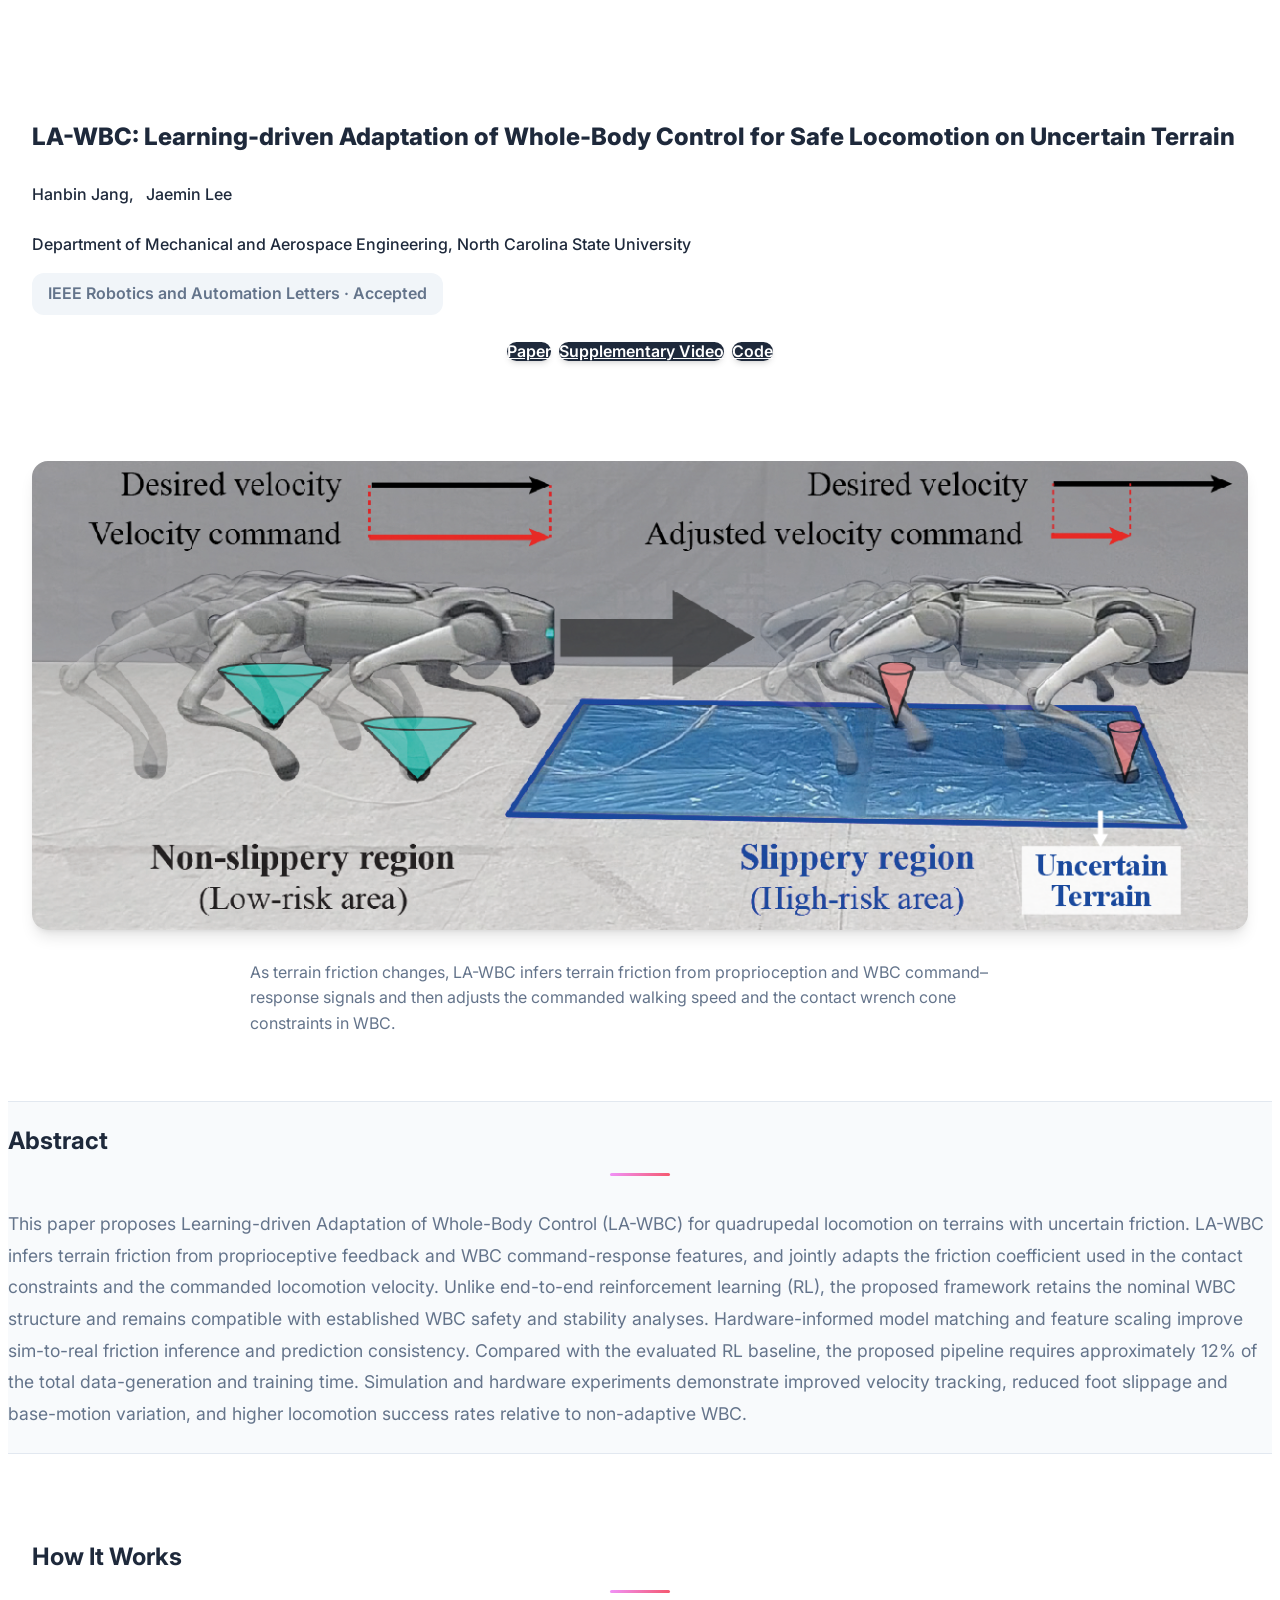
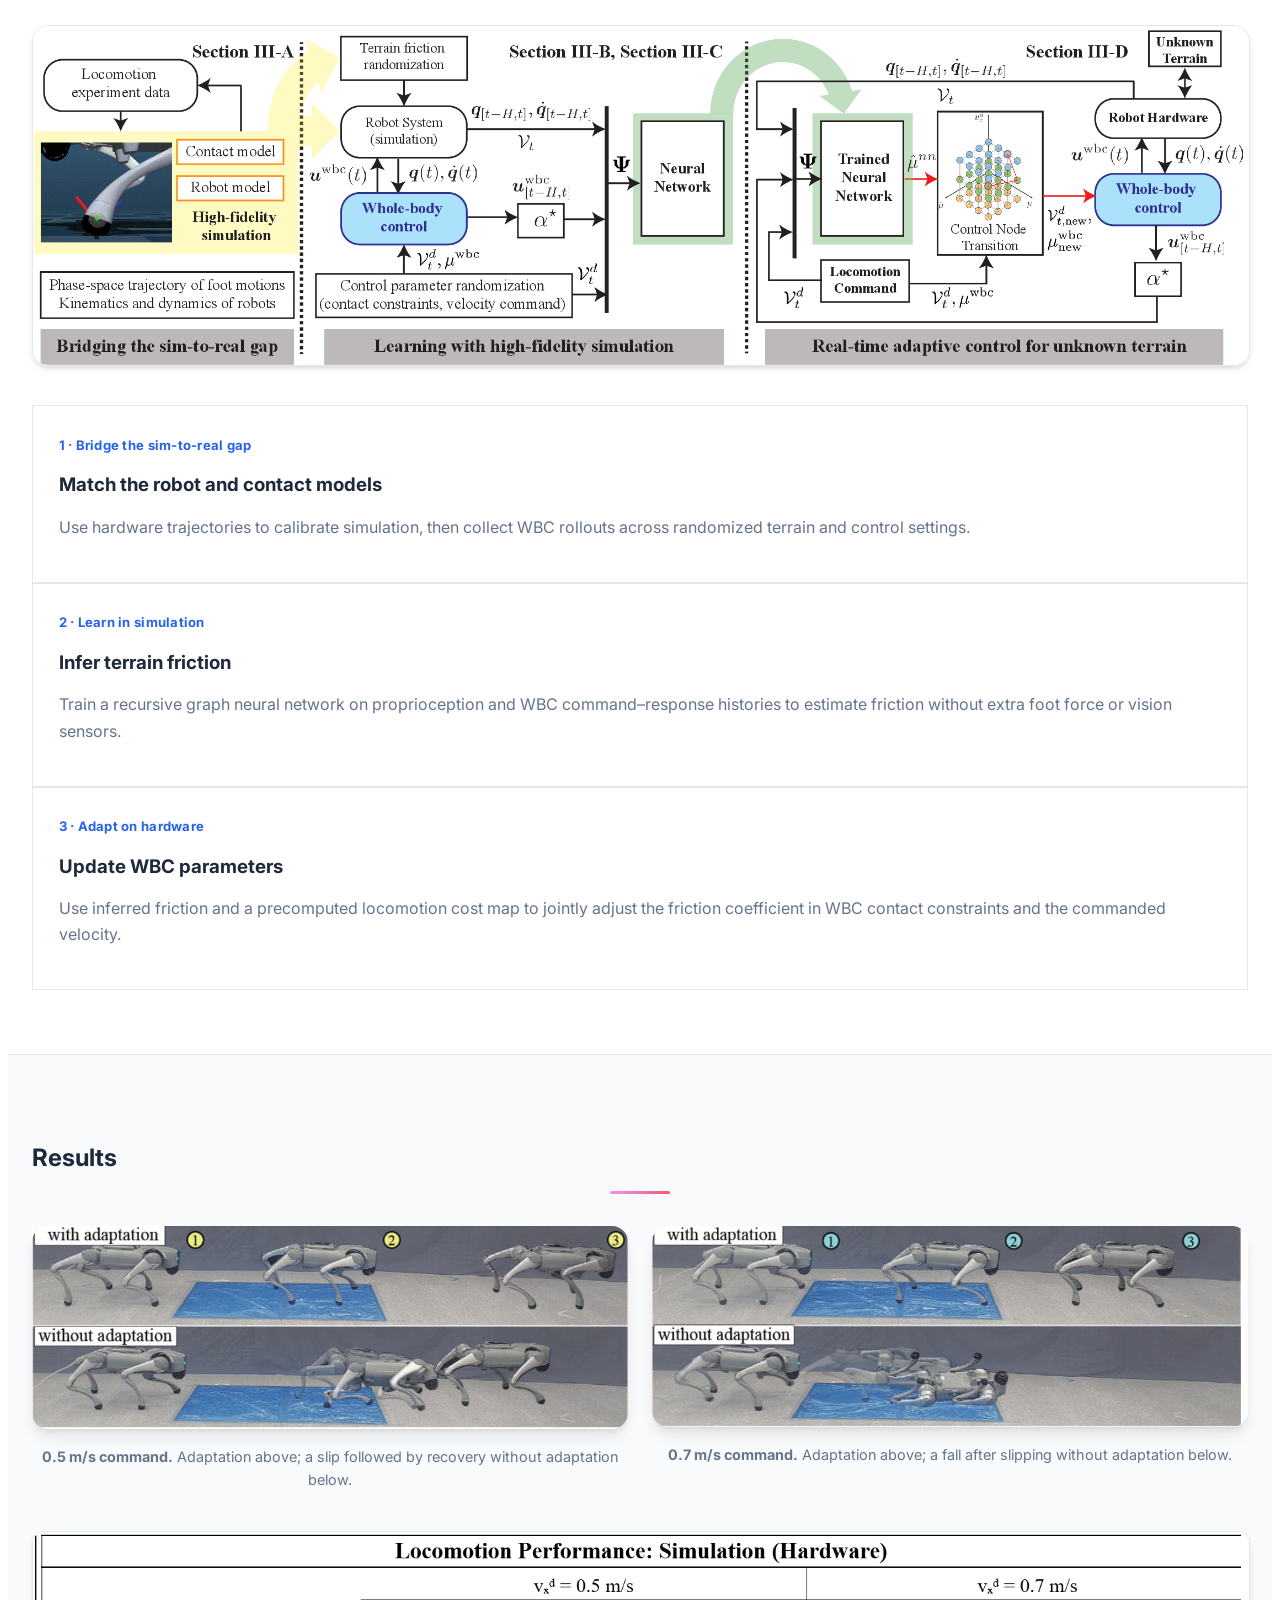
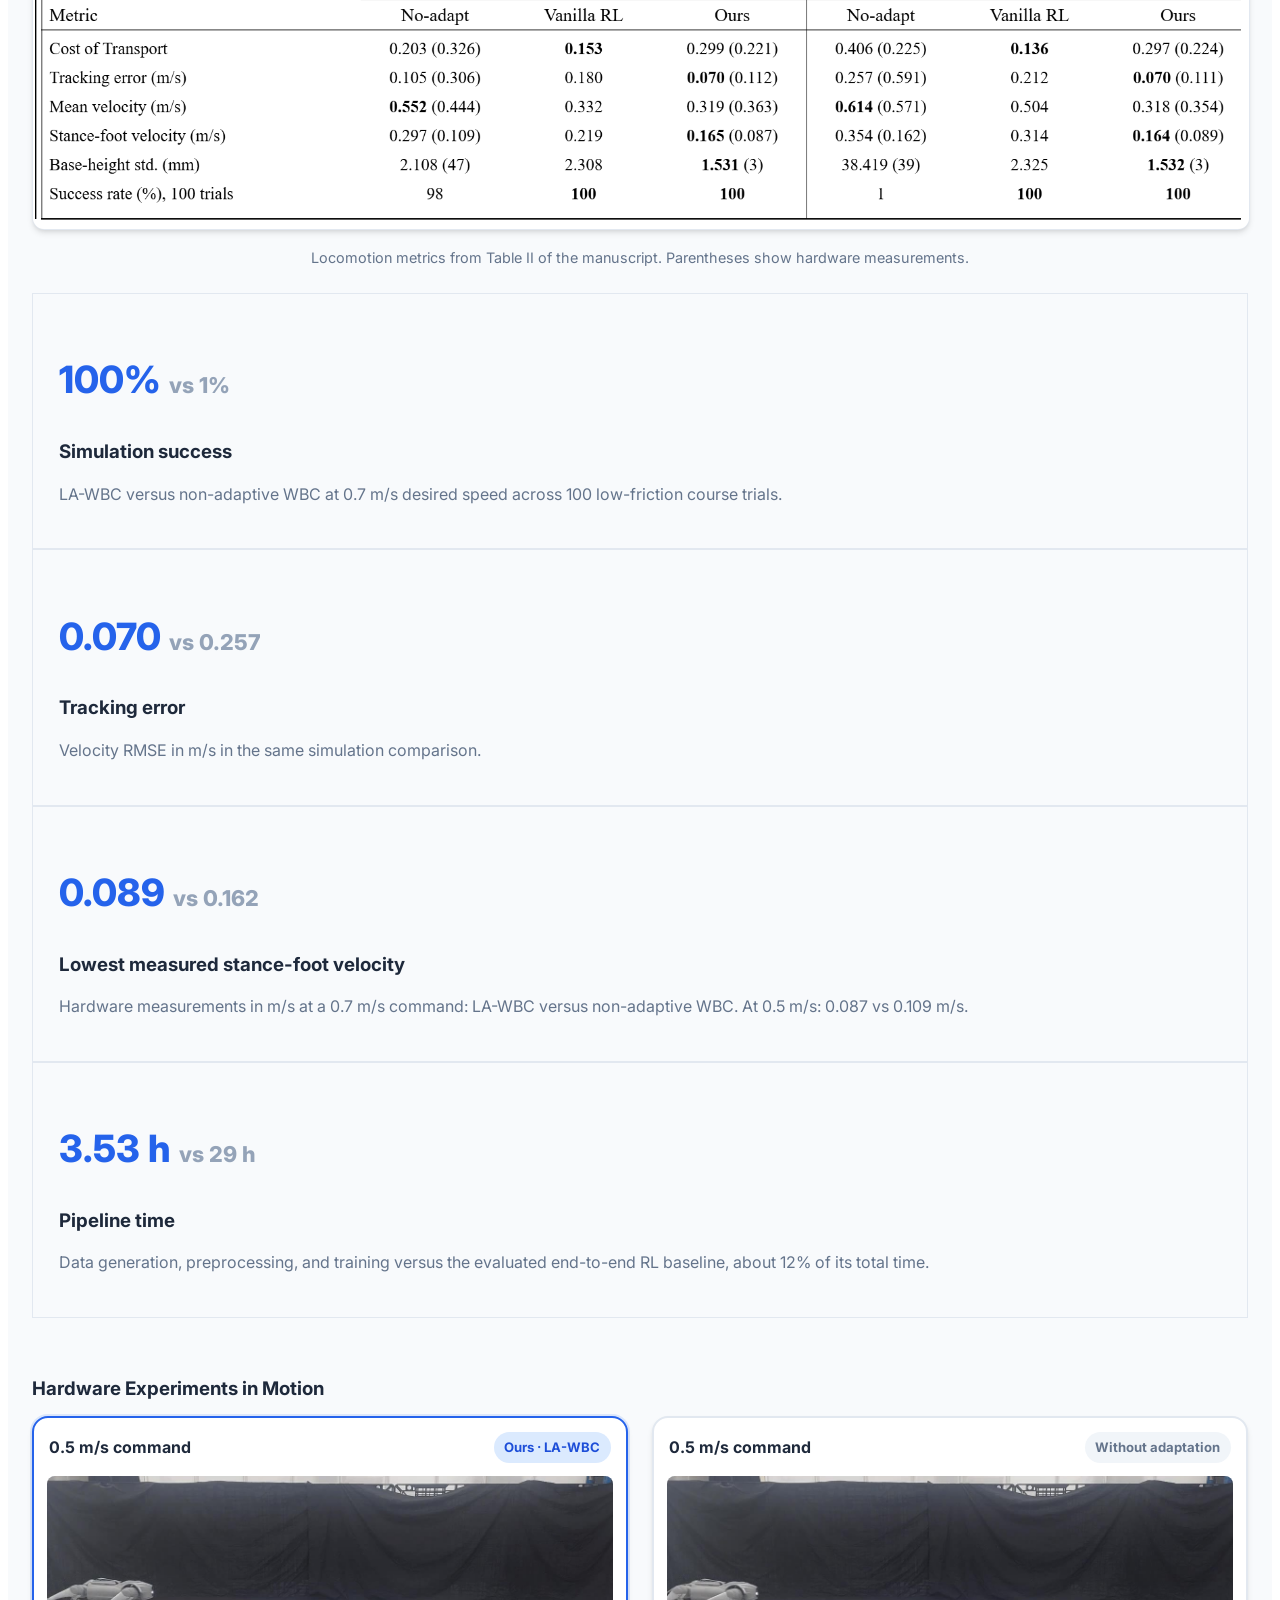
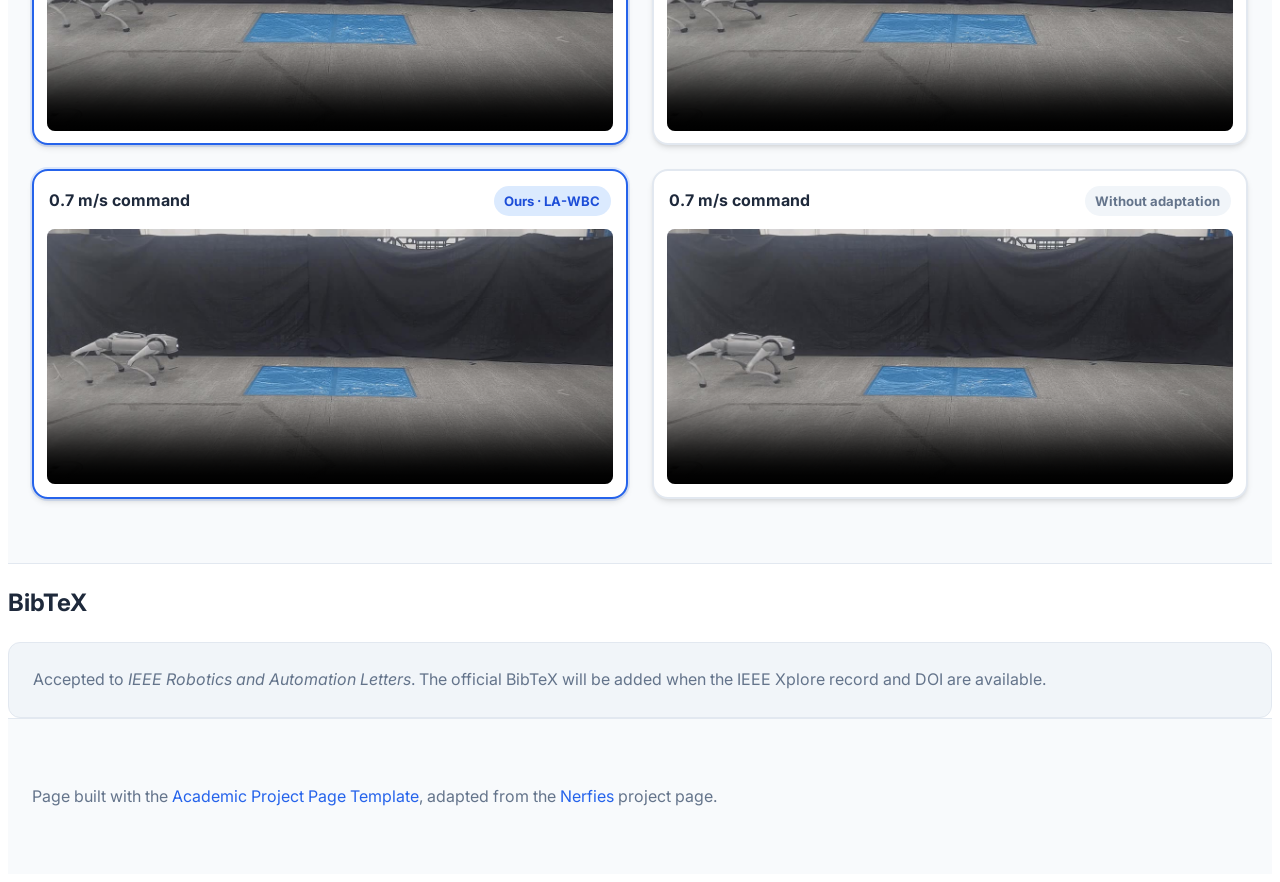
==== index.html @ e9bac89e "Update for camera-ready version" ====
<!DOCTYPE html>
<html lang="en">
<head>
  <meta charset="utf-8">
  <meta name="viewport" content="width=device-width, initial-scale=1">
  <meta name="title" content="LA-WBC: Learning-driven Adaptation of Whole-Body Control for Safe Locomotion on Uncertain Terrain">
  <meta name="description" content="LA-WBC estimates terrain friction from onboard signals and adapts whole-body control friction constraints and walking speed for quadrupedal locomotion on uncertain terrain.">
  <meta name="keywords" content="LA-WBC, whole-body control, quadruped locomotion, terrain friction, legged robots, adaptive control">
  <meta name="author" content="Hanbin Jang, Jaemin Lee">
  <meta property="og:type" content="article">
  <meta property="og:title" content="LA-WBC: Learning-driven Adaptation of Whole-Body Control">
  <meta property="og:description" content="Adaptive quadrupedal locomotion on uncertain terrain with friction inference and whole-body control.">
  <!-- Add og:url and an absolute og:image URL when the project URL is known. -->
  <meta name="citation_title" content="LA-WBC: Learning-driven Adaptation of Whole-Body Control for Safe Locomotion on Uncertain Terrain">
  <meta name="citation_author" content="Hanbin Jang">
  <meta name="citation_author" content="Jaemin Lee">
  <meta name="citation_journal_title" content="IEEE Robotics and Automation Letters">
  <!-- Add the DOI and publication date after the IEEE Xplore record is available. -->
  <meta name="theme-color" content="#2563eb">

  <title>LA-WBC: Learning-driven Adaptation of Whole-Body Control</title>
  <link rel="icon" type="image/svg+xml" href="static/images/favicon.svg">
  <link rel="preconnect" href="https://fonts.googleapis.com">
  <link rel="preconnect" href="https://fonts.gstatic.com" crossorigin>
  <link href="https://fonts.googleapis.com/css2?family=Inter:wght@400;500;600;700;800&display=swap" rel="stylesheet">
  <link rel="stylesheet" href="static/css/bulma.min.css">
  <link rel="stylesheet" href="static/css/fontawesome.all.min.css">
  <link rel="stylesheet" href="static/css/index.css">
  <script defer src="static/js/fontawesome.all.min.js"></script>
</head>
<body>
  <main id="main-content">
    <!-- Publication header: original template hero structure. -->
    <section class="hero publication-header">
      <div class="hero-body">
        <div class="container is-max-desktop">
          <div class="columns is-centered">
            <div class="column has-text-centered">
              <h1 class="title is-1 publication-title">LA-WBC: Learning-driven Adaptation of Whole-Body Control for Safe Locomotion on Uncertain Terrain</h1>
              <div class="is-size-5 publication-authors">
                <span class="author-block">Hanbin Jang,</span>
                <span class="author-block">Jaemin Lee</span>
              </div>
              <div class="is-size-5 publication-authors">
                <span class="author-block">Department of Mechanical and Aerospace Engineering, North Carolina State University</span><br>
                <span class="publication-venue">IEEE Robotics and Automation Letters · Accepted</span>
              </div>
              <div class="publication-links">
                <span class="link-block">
                  <a href="static/pdfs/camera_ready_MS.pdf" download class="external-link button is-normal is-rounded is-dark">
                    <span class="icon"><i class="fas fa-file-pdf"></i></span><span>Paper</span>
                  </a>
                </span>
                <span class="link-block">
                  <a href="static/videos/supp_video_revised.mp4" download class="external-link button is-normal is-rounded is-dark">
                    <span class="icon"><i class="fas fa-video"></i></span><span>Supplementary Video</span>
                  </a>
                </span>
                <span class="link-block">
                  <a href="code.html" class="external-link button is-normal is-rounded is-dark">
                    <span class="icon"><i class="fab fa-github"></i></span><span>Code</span>
                  </a>
                </span>
                <!-- arXiv button intentionally commented out; no arXiv posting is planned. -->
              </div>
            </div>
          </div>
        </div>
      </div>
    </section>

    <!-- Teaser block: original template structure, using the supplied project figure. -->
    <section class="hero teaser" aria-labelledby="teaser-title">
      <div class="container is-max-desktop">
        <div class="hero-body">
          <figure class="teaser-figure">
            <img src="static/images/hero.png" width="1270" height="490" alt="Quadruped crossing from non-slippery to slippery terrain while its velocity command is reduced">
            <figcaption id="teaser-title" class="subtitle has-text-centered">As terrain friction changes, LA-WBC infers terrain friction from proprioception and WBC command–response signals and then adjusts the commanded walking speed and the contact wrench cone constraints in WBC.</figcaption>
          </figure>
        </div>
      </div>
    </section>

    <!-- Paper abstract block from the original template. This is a project summary while the manuscript is being finalized. -->
    <section class="section hero is-light" aria-labelledby="summary-title">
      <div class="container is-max-desktop">
        <div class="columns is-centered has-text-centered">
          <div class="column is-four-fifths">
            <h2 class="title is-3" id="summary-title">Abstract</h2>
            <div class="content has-text-justified">
              <p>This paper proposes Learning-driven Adaptation of Whole-Body Control (LA-WBC) for quadrupedal locomotion on terrains with uncertain friction. LA-WBC infers terrain friction from proprioceptive feedback and WBC command-response features, and jointly adapts the friction coefficient used in the contact constraints and the commanded locomotion velocity. Unlike end-to-end reinforcement learning (RL), the proposed framework retains the nominal WBC structure and remains compatible with established WBC safety and stability analyses. Hardware-informed model matching and feature scaling improve sim-to-real friction inference and prediction consistency. Compared with the evaluated RL baseline, the proposed pipeline requires approximately 12% of the total data-generation and training time. Simulation and hardware experiments demonstrate improved velocity tracking, reduced foot slippage and base-motion variation, and higher locomotion success rates relative to non-adaptive WBC.</p>
            </div>
          </div>
        </div>
      </div>
    </section>

    <!-- Content block following the template's small-hero sections. -->
    <section class="hero is-small" aria-labelledby="method-title">
      <div class="hero-body">
        <div class="container is-widescreen">
          <h2 class="title is-3 has-text-centered" id="method-title">How It Works</h2>
          <figure class="framework-figure">
            <a href="static/images/framework.png" target="_blank" rel="noopener" aria-label="Open the LA-WBC framework diagram at full size">
              <img src="static/images/framework.png" width="2204" height="614" loading="lazy" alt="LA-WBC framework: hardware-informed model matching, simulation-based terrain-friction learning, and real-time parameter adaptation on the robot">
            </a>
          </figure>
          <div class="columns is-variable is-4 method-columns">
            <div class="column"><div class="box method-card"><span class="step-label">1 · Bridge the sim-to-real gap</span><h3 class="title is-5">Match the robot and contact models</h3><p>Use hardware trajectories to calibrate simulation, then collect WBC rollouts across randomized terrain and control settings.</p></div></div>
            <div class="column"><div class="box method-card"><span class="step-label">2 · Learn in simulation</span><h3 class="title is-5">Infer terrain friction</h3><p>Train a recursive graph neural network on proprioception and WBC command–response histories to estimate friction without extra foot force or vision sensors.</p></div></div>
            <div class="column"><div class="box method-card"><span class="step-label">3 · Adapt on hardware</span><h3 class="title is-5">Update WBC parameters</h3><p>Use inferred friction and a precomputed locomotion cost map to jointly adjust the friction coefficient in WBC contact constraints and the commanded velocity.</p></div></div>
          </div>
        </div>
      </div>
    </section>

    <!-- Results block in the template's alternating light-section style. -->
    <section class="hero is-small is-light" aria-labelledby="results-title">
      <div class="hero-body">
        <div class="container is-widescreen">
          <h2 class="title is-3 has-text-centered" id="results-title">Results</h2>
          <!-- <p class="has-text-centered results-intro">Reported comparisons on high- and low-friction planar terrain.</p> -->
          <div class="hardware-comparisons">
            <figure class="hardware-comparison">
              <img src="static/images/hardware_snapshots_05.png" width="918" height="313" loading="lazy" alt="Two-row hardware comparison at 0.5 meters per second: adapted locomotion above, non-adaptive locomotion with a slip and recovery below">
              <figcaption><strong>0.5 m/s command.</strong> Adaptation above; a slip followed by recovery without adaptation below.</figcaption>
            </figure>
            <figure class="hardware-comparison">
              <img src="static/images/hardware_snapshots_07.png" width="929" height="313" loading="lazy" alt="Two-row hardware comparison at 0.7 meters per second: adapted locomotion above, non-adaptive locomotion ending in a fall below">
              <figcaption><strong>0.7 m/s command.</strong> Adaptation above; a fall after slipping without adaptation below.</figcaption>
            </figure>
          </div>
          <figure class="locomotion-table">
            <a href="static/images/locomotion_metrics.png" target="_blank" rel="noopener" aria-label="Open the locomotion metrics table at full size">
              <img src="static/images/locomotion_metrics.png" width="1800" height="440" loading="lazy" alt="Locomotion performance table comparing non-adaptive WBC, Vanilla RL, and LA-WBC at commanded speeds of 0.5 and 0.7 meters per second. LA-WBC has the lowest stance-foot velocity in both simulation and hardware comparisons.">
            </a>
            <figcaption>Locomotion metrics from Table II of the manuscript. Parentheses show hardware measurements.</figcaption>
          </figure>
          <div class="columns is-multiline is-variable is-4 result-columns">
            <div class="column is-half-tablet is-one-quarter-widescreen"><div class="box result-card"><p class="result-number">100% <span>vs 1%</span></p><h3 class="title is-5">Simulation success</h3><p>LA-WBC versus non-adaptive WBC at 0.7 m/s desired speed across 100 low-friction course trials.</p></div></div>
            <div class="column is-half-tablet is-one-quarter-widescreen"><div class="box result-card"><p class="result-number">0.070 <span>vs 0.257</span></p><h3 class="title is-5">Tracking error</h3><p>Velocity RMSE in m/s in the same simulation comparison.</p></div></div>
            <div class="column is-half-tablet is-one-quarter-widescreen"><div class="box result-card"><p class="result-number">0.089 <span>vs 0.162</span></p><h3 class="title is-5">Lowest measured stance-foot velocity</h3><p>Hardware measurements in m/s at a 0.7 m/s command: LA-WBC versus non-adaptive WBC. At 0.5 m/s: 0.087 vs 0.109 m/s.</p></div></div>
            <div class="column is-half-tablet is-one-quarter-widescreen"><div class="box result-card"><p class="result-number">3.53 h <span>vs 29 h</span></p><h3 class="title is-5">Pipeline time</h3><p>Data generation, preprocessing, and training versus the evaluated end-to-end RL baseline, about 12% of its total time.</p></div></div>
          </div>
          
          <div class="experiment-section" aria-labelledby="experiment-title">
            <h3 class="title is-4 has-text-centered" id="experiment-title">Hardware Experiments in Motion</h3>
            <!-- <p class="has-text-centered experiment-intro">The robot crosses a low-friction mat at two commanded speeds. LA-WBC adapts its locomotion and stays upright; the comparison trials run without adaptation.</p> -->
            <div class="experiment-grid">
              <figure class="experiment-card experiment-card--ours">
                <div class="experiment-card-header"><span class="experiment-speed">0.5 m/s command</span><span class="experiment-method">Ours · LA-WBC</span></div>
                <video autoplay muted loop playsinline controls preload="metadata" poster="static/images/hardware_05_ours_poster.jpg" width="1200" height="540" aria-label="LA-WBC crosses the low-friction mat at a 0.5 meters per second command without falling">
                  <source src="static/videos/experiments/hardware_05_ours.mp4" type="video/mp4">
                  <a href="static/videos/experiments/hardware_05_ours.mp4">Watch the LA-WBC 0.5 m/s trial</a>
                </video>
                <!-- <figcaption>Adapts across the slippery mat and completes the crossing without falling.</figcaption> -->
              </figure>
              <figure class="experiment-card">
                <div class="experiment-card-header"><span class="experiment-speed">0.5 m/s command</span><span class="experiment-method">Without adaptation</span></div>
                <video autoplay muted loop playsinline controls preload="metadata" poster="static/images/hardware_05_no_adapt_poster.jpg" width="1200" height="540" aria-label="Non-adaptive WBC slips on the low-friction mat at a 0.5 meters per second command and then recovers">
                  <source src="static/videos/experiments/hardware_05_no_adapt.mp4" type="video/mp4">
                  <a href="static/videos/experiments/hardware_05_no_adapt.mp4">Watch the non-adaptive 0.5 m/s trial</a>
                </video>
                <!-- <figcaption>Slips on the mat, then recovers.</figcaption> -->
              </figure>
              <figure class="experiment-card experiment-card--ours">
                <div class="experiment-card-header"><span class="experiment-speed">0.7 m/s command</span><span class="experiment-method">Ours · LA-WBC</span></div>
                <video autoplay muted loop playsinline controls preload="metadata" poster="static/images/hardware_07_ours_poster.jpg" width="1200" height="540" aria-label="LA-WBC crosses the low-friction mat at a 0.7 meters per second command without falling">
                  <source src="static/videos/experiments/hardware_07_ours.mp4" type="video/mp4">
                  <a href="static/videos/experiments/hardware_07_ours.mp4">Watch the LA-WBC 0.7 m/s trial</a>
                </video>
                <!-- <figcaption>Maintains balance and traverses the slippery mat.</figcaption> -->
              </figure>
              <figure class="experiment-card">
                <div class="experiment-card-header"><span class="experiment-speed">0.7 m/s command</span><span class="experiment-method">Without adaptation</span></div>
                <video autoplay muted loop playsinline controls preload="metadata" poster="static/images/hardware_07_no_adapt_poster.jpg" width="1200" height="540" aria-label="Non-adaptive WBC slips and falls on the low-friction mat at a 0.7 meters per second command">
                  <source src="static/videos/experiments/hardware_07_no_adapt.mp4" type="video/mp4">
                  <a href="static/videos/experiments/hardware_07_no_adapt.mp4">Watch the non-adaptive 0.7 m/s trial</a>
                </video>
                <!-- <figcaption>Slips and falls on the mat.</figcaption> -->
              </figure>
            </div>
          </div>
        </div>
      </div>
    </section>

    <!-- Keep the original template's BibTeX section location and style until IEEE assigns publication details. -->
    <section class="section" id="BibTeX" aria-labelledby="bibtex-title">
      <div class="container is-max-desktop content">
        <h2 class="title has-text-centered" id="bibtex-title">BibTeX</h2>
        <div class="bibtex-pending has-text-centered">
          <p>Accepted to <em>IEEE Robotics and Automation Letters</em>. The official BibTeX will be added when the IEEE Xplore record and DOI are available.</p>
        </div>
      </div>
    </section>
  </main>

  <footer class="footer">
    <div class="container">
      <div class="columns is-centered">
        <div class="column is-8">
          <div class="content has-text-centered">
            <p>Page built with the <a href="https://github.com/eliahuhorwitz/Academic-project-page-template">Academic Project Page Template</a>, adapted from the <a href="https://nerfies.github.io/">Nerfies</a> project page.</p>
          </div>
        </div>
      </div>
    </div>
  </footer>
</body>
</html>
---- static/css/index.css ----
/* Modern CSS Variables for consistent theming */
:root {
  --primary-color: #2563eb;
  --primary-hover: #1d4ed8;
  --secondary-color: #64748b;
  --accent-color: #0ea5e9;
  --text-primary: #1e293b;
  --text-secondary: #64748b;
  --text-light: #94a3b8;
  --background-primary: #ffffff;
  --background-secondary: #f8fafc;
  --background-accent: #f1f5f9;
  --border-color: #e2e8f0;
  --shadow-sm: 0 1px 2px 0 rgb(0 0 0 / 0.05);
  --shadow-md: 0 4px 6px -1px rgb(0 0 0 / 0.1), 0 2px 4px -2px rgb(0 0 0 / 0.1);
  --shadow-lg: 0 10px 15px -3px rgb(0 0 0 / 0.1), 0 4px 6px -4px rgb(0 0 0 / 0.1);
  --shadow-xl: 0 20px 25px -5px rgb(0 0 0 / 0.1), 0 8px 10px -6px rgb(0 0 0 / 0.1);
  --gradient-primary: linear-gradient(135deg, #667eea 0%, #764ba2 100%);
  --gradient-accent: linear-gradient(135deg, #f093fb 0%, #f5576c 100%);
  --gradient-subtle: linear-gradient(135deg, #ffecd2 0%, #fcb69f 100%);
  --border-radius: 12px;
  --border-radius-lg: 16px;
  --transition: all 0.3s cubic-bezier(0.4, 0, 0.2, 1);
}

/* LA-WBC content within the original template layout. */
.hero-summary {
  max-width: 760px;
  margin: 1.5rem auto 1rem;
  color: var(--text-secondary);
  font-size: 1.08rem;
  line-height: 1.7;
}

.publication-links {
  display: flex;
  justify-content: center;
  flex-wrap: wrap;
  align-items: center;
}

.resource-note {
  margin: .75rem auto 0;
  color: var(--text-light);
  font-size: .84rem;
}

.teaser-figure { margin: 0; }
.teaser-figure img {
  width: 100%;
  height: auto;
  border-radius: var(--border-radius-lg);
  box-shadow: var(--shadow-lg);
}
.teaser-figure figcaption {
  max-width: 780px;
  margin: 1.4rem auto 0;
  color: var(--text-secondary);
  line-height: 1.6;
}

.method-columns, .result-columns { margin-top: 1.5rem; }
.method-card, .result-card { height: 100%; padding: 1.6rem; border: 1px solid var(--border-color); }
.method-card p, .result-card p:not(.result-number) { color: var(--text-secondary); line-height: 1.65; }
.method-card .title, .result-card .title { margin: 1rem 0 .8rem; line-height: 1.3; }
.step-label { color: var(--primary-color); font-weight: 700; font-size: .82rem; letter-spacing: .02em; }
.results-intro { color: var(--text-secondary); margin: -1rem auto 1rem; }
.result-number { color: var(--primary-color); font-weight: 800; font-size: clamp(1.75rem, 3vw, 2.35rem); line-height: 1.2; white-space: nowrap; }
.result-number span { color: var(--text-light); font-size: .58em; }
.results-footnote { max-width: 850px; margin: 1.5rem auto 0; color: var(--text-secondary); text-align: center; font-size: .9rem; }
.bibtex-pending { padding: 1.5rem; border-radius: var(--border-radius); background: var(--background-accent); border: 1px solid var(--border-color); }
.bibtex-pending p { margin: 0; color: var(--text-secondary); }

.framework-figure { margin: 0 auto 2rem; }
.framework-figure a { display: block; border-radius: var(--border-radius-lg); }
.framework-figure img { width: 100%; height: auto; border-radius: var(--border-radius-lg); border: 1px solid var(--border-color); box-shadow: var(--shadow-md); }
.framework-figure figcaption, .hardware-comparison figcaption, .locomotion-table figcaption { max-width: 850px; margin: 1rem auto 0; text-align: center; color: var(--text-secondary); font-size: .9rem; line-height: 1.6; }

.hardware-comparisons { display: grid; grid-template-columns: repeat(2, minmax(0, 1fr)); gap: 1.5rem; margin: 1.75rem auto 2.5rem; }
.hardware-comparison { min-width: 0; margin: 0; }
.hardware-comparison img { display: block; width: 100%; height: auto; border-radius: var(--border-radius-lg); box-shadow: var(--shadow-lg); }
.hardware-comparison figcaption { padding: 0 .25rem; }
.locomotion-table { margin: 2rem auto 1.5rem; }
.locomotion-table img { display: block; width: 100%; height: auto; background: #fff; border: 1px solid var(--border-color); border-radius: var(--border-radius); box-shadow: var(--shadow-md); }

.experiment-section { margin-top: 3.5rem; }
.experiment-section .title { margin-bottom: .75rem; }
.experiment-intro { max-width: 760px; margin: 0 auto 1.75rem; color: var(--text-secondary); line-height: 1.6; }
.experiment-grid { display: grid; grid-template-columns: repeat(2, minmax(0, 1fr)); gap: 1.5rem; }
.experiment-card { min-width: 0; margin: 0; padding: .8rem; background: #fff; border: 2px solid var(--border-color); border-radius: var(--border-radius-lg); box-shadow: var(--shadow-md); }
.experiment-card--ours { border-color: var(--primary-color); box-shadow: 0 0 0 2px rgb(37 99 235 / 0.13), var(--shadow-md); }
.experiment-card-header { display: flex; justify-content: space-between; align-items: center; flex-wrap: wrap; gap: .5rem; margin: .1rem .15rem .8rem; }
.experiment-speed { color: var(--text-primary); font-weight: 700; }
.experiment-method { padding: .3rem .65rem; color: var(--text-secondary); background: var(--background-accent); border-radius: 999px; font-size: .82rem; font-weight: 700; }
.experiment-card--ours .experiment-method { color: var(--primary-hover); background: #dbeafe; }
.experiment-card video { display: block; width: 100%; height: auto; aspect-ratio: 20 / 9; background: #e2e8f0; border-radius: .5rem; }
.experiment-card figcaption { min-height: 2.8rem; margin: .75rem .15rem .1rem; color: var(--text-secondary); font-size: .9rem; line-height: 1.5; }

/* Smooth scrolling for better UX */
html {
  scroll-behavior: smooth;
}

body {
  font-family: 'Inter', 'Segoe UI', -apple-system, BlinkMacSystemFont, sans-serif;
  color: var(--text-primary);
  line-height: 1.6;
  font-size: 16px;
  background-color: var(--background-primary);
  -webkit-font-smoothing: antialiased;
  -moz-osx-font-smoothing: grayscale;
}


/* Modern Button Styles */
.button {
  border-radius: var(--border-radius) !important;
  font-weight: 600 !important;
  transition: var(--transition) !important;
  border: 2px solid transparent !important;
  position: relative;
  overflow: hidden;
}

.button.is-dark {
  background: var(--text-primary) !important;
  border: none !important;
  color: white !important;
  box-shadow: var(--shadow-md);
}

.button.is-dark:hover {
  transform: translateY(-2px);
  box-shadow: var(--shadow-lg);
  background: var(--primary-color) !important;
}

.button.is-dark:active {
  transform: translateY(0);
  box-shadow: var(--shadow-md);
}

.footer .icon-link {
    font-size: 25px;
    color: var(--text-secondary);
    transition: var(--transition);
}

.footer .icon-link:hover {
    color: var(--primary-color);
    transform: translateY(-2px);
}

.link-block a {
    margin: 8px 4px;
}

.dnerf {
  font-variant: small-caps;
}


/* Hero Section Modernization */
.hero {
  position: relative;
  overflow: hidden;
}

.hero.is-light {
  background: var(--background-secondary);
  border-top: 1px solid var(--border-color);
  border-bottom: 1px solid var(--border-color);
}

.hero-body {
  padding: 4rem 1.5rem;
}

.teaser .hero-body {
  padding-top: 2rem;
  padding-bottom: 4rem;
}

.teaser {
  font-family: 'Inter', sans-serif;
}


/* Publication Content Styling */
.publication-title {
    font-family: 'Inter', sans-serif !important;
    font-weight: 800 !important;
    color: var(--text-primary) !important;
    margin-bottom: 2rem !important;
    line-height: 1.1 !important;
}

.publication-banner {
  max-height: 70vh;
  border-radius: var(--border-radius-lg);
  overflow: hidden;
  box-shadow: var(--shadow-xl);
  margin: 2rem 0;
}

.publication-banner video {
  position: relative;
  left: auto;
  top: auto;
  transform: none;
  object-fit: cover;
  width: 100%;
  height: 100%;
  border-radius: var(--border-radius-lg);
}

.publication-header .hero-body {
  padding: 6rem 1.5rem 4rem;
}

.publication-authors {
    font-family: 'Inter', sans-serif !important;
    font-weight: 500;
    margin-bottom: 1.5rem;
}

.publication-venue {
    color: var(--text-secondary);
    width: fit-content;
    font-weight: 600;
    background: var(--background-accent);
    padding: 0.5rem 1rem;
    border-radius: var(--border-radius);
    margin-top: 1rem;
    display: inline-block;
}

.publication-awards {
    color: #ef4444;
    width: fit-content;
    font-weight: 700;
    background: linear-gradient(135deg, #fef2f2, #fee2e2);
    padding: 0.5rem 1rem;
    border-radius: var(--border-radius);
    border-left: 4px solid #ef4444;
    margin-top: 1rem;
}

.publication-authors a {
   color: var(--primary-color) !important;
   text-decoration: none;
   font-weight: 600;
   transition: var(--transition);
   position: relative;
}

.publication-authors a::after {
    content: '';
    position: absolute;
    width: 0;
    height: 2px;
    bottom: -2px;
    left: 0;
    background: var(--gradient-accent);
    transition: var(--transition);
}

.publication-authors a:hover::after {
    width: 100%;
}

.publication-authors a:hover {
    color: var(--primary-hover) !important;
}

.author-block {
  display: inline-block;
  margin-right: 0.5rem;
}

.publication-banner img {
  border-radius: var(--border-radius-lg);
  box-shadow: var(--shadow-lg);
  transition: var(--transition);
}

.publication-banner img:hover {
  transform: scale(1.02);
  box-shadow: var(--shadow-xl);
}

/* Modern Video and Carousel Styling */
.publication-video {
    position: relative;
    width: 100%;
    height: 0;
    padding-bottom: 56.25%;
    overflow: hidden;
    border-radius: var(--border-radius-lg) !important;
    box-shadow: var(--shadow-xl);
    transition: var(--transition);
}

.publication-video:hover {
    transform: translateY(-4px);
    box-shadow: var(--shadow-xl);
}

.publication-video iframe {
    position: absolute;
    top: 0;
    left: 0;
    width: 100%;
    height: 100%;
    border-radius: var(--border-radius-lg);
}

.publication-body img {
  border-radius: var(--border-radius);
  box-shadow: var(--shadow-md);
  transition: var(--transition);
}

.publication-body img:hover {
  transform: translateY(-2px);
  box-shadow: var(--shadow-lg);
}

.results-carousel {
  overflow: hidden;
  padding: 1rem 0;
}

.results-carousel .item {
  margin: 1rem;
  overflow: hidden;
  padding: 1.5rem;
  font-size: 0;
  background: var(--background-primary);
  border-radius: var(--border-radius-lg);
  box-shadow: var(--shadow-md);
  transition: var(--transition);
  border: 1px solid var(--border-color);
}

.results-carousel .item:hover {
  transform: translateY(-4px);
  box-shadow: var(--shadow-lg);
}

.results-carousel .item img,
.results-carousel video {
  margin: 0;
  border-radius: var(--border-radius);
  width: 100%;
  height: auto;
}

.results-carousel .subtitle {
  font-size: 1rem !important;
  color: var(--text-secondary);
  margin-top: 1rem;
  font-weight: 500;
}

/* Pagination and Misc Improvements */
.slider-pagination .slider-page {
  background: var(--primary-color);
  border-radius: 50%;
  transition: var(--transition);
}

.slider-pagination .slider-page.is-active {
  background: var(--primary-hover);
  transform: scale(1.2);
}

.eql-cntrb { 
  font-size: 0.875rem;
  color: var(--text-light);
  font-style: italic;
}

/* Section Titles */
.title.is-3 {
  font-family: 'Inter', sans-serif !important;
  font-weight: 700 !important;
  color: var(--text-primary);
  margin-bottom: 2rem !important;
  position: relative;
  padding-bottom: 1rem;
}

.title.is-3::after {
  content: '';
  position: absolute;
  bottom: 0;
  left: 50%;
  transform: translateX(-50%);
  width: 60px;
  height: 3px;
  background: var(--gradient-accent);
  border-radius: 2px;
}

/* Content Improvements */
.content.has-text-justified {
  font-size: 1.1rem;
  line-height: 1.8;
  color: var(--text-secondary);
}

.content.has-text-justified p {
  margin-bottom: 1.5rem;
}

/* Footer Improvements */
.footer {
  background: var(--background-secondary);
  border-top: 1px solid var(--border-color);
  padding: 3rem 1.5rem;
}

.footer .content {
  color: var(--text-secondary);
  line-height: 1.7;
}

.footer a {
  color: var(--primary-color);
  text-decoration: none;
  transition: var(--transition);
}

.footer a:hover {
  color: var(--primary-hover);
  text-decoration: underline;
}

/* BibTeX Styling */
pre {
  background: var(--background-accent) !important;
  border: 1px solid var(--border-color) !important;
  border-radius: var(--border-radius) !important;
  padding: 1.5rem !important;
  font-size: 0.9rem !important;
  overflow-x: auto;
  box-shadow: var(--shadow-sm);
}

code {
  background: var(--background-accent) !important;
  color: var(--text-primary) !important;
  font-family: 'SF Mono', 'Monaco', 'Cascadia Code', 'Roboto Mono', monospace !important;
}

/* BibTeX Section Improvements */
.bibtex-header {
  display: flex;
  justify-content: space-between;
  align-items: center;
  margin-bottom: 1rem;
}

.copy-bibtex-btn {
  background: var(--primary-color);
  color: white;
  border: none;
  border-radius: var(--border-radius);
  padding: 0.75rem 1rem;
  font-size: 0.9rem;
  font-weight: 600;
  cursor: pointer;
  transition: var(--transition);
  display: inline-flex;
  align-items: center;
  gap: 0.5rem;
}

.copy-bibtex-btn:hover {
  background: var(--primary-hover);
  transform: translateY(-2px);
  box-shadow: var(--shadow-md);
}

.copy-bibtex-btn.copied {
  background: #10b981;
}

.copy-bibtex-btn.copied .copy-text::after {
  content: "ied!";
}

/* Scroll to Top Button */
.scroll-to-top {
  position: fixed;
  bottom: 2rem;
  right: 2rem;
  width: 50px;
  height: 50px;
  background: var(--primary-color);
  color: white;
  border: none;
  border-radius: 50%;
  cursor: pointer;
  opacity: 0;
  visibility: hidden;
  transition: var(--transition);
  z-index: 999;
  display: flex;
  align-items: center;
  justify-content: center;
  font-size: 1.2rem;
  box-shadow: var(--shadow-lg);
}

.scroll-to-top:hover {
  background: var(--primary-hover);
  transform: translateY(-3px);
  box-shadow: var(--shadow-xl);
}

.scroll-to-top.visible {
  opacity: 1;
  visibility: visible;
}


/* More Works Dropdown */
.more-works-container {
  position: fixed;
  top: 2rem;
  right: 2rem;
  z-index: 1000;
}

.more-works-btn {
  background: var(--background-primary);
  color: var(--text-primary);
  border: 2px solid var(--border-color);
  border-radius: var(--border-radius-lg);
  padding: 0.75rem 1.25rem;
  font-weight: 600;
  font-size: 0.9rem;
  box-shadow: var(--shadow-md);
  transition: var(--transition);
  cursor: pointer;
  text-decoration: none;
  display: inline-flex;
  align-items: center;
  gap: 0.5rem;
  font-family: 'Inter', sans-serif;
}

.more-works-btn:hover {
  transform: translateY(-2px);
  box-shadow: var(--shadow-lg);
  background: var(--background-secondary);
  border-color: var(--primary-color);
}

.more-works-btn .dropdown-arrow {
  transition: var(--transition);
  font-size: 0.8rem;
}

.more-works-btn.active .dropdown-arrow {
  transform: rotate(180deg);
}

.more-works-dropdown {
  position: absolute;
  top: calc(100% + 0.5rem);
  right: 0;
  width: 400px;
  max-width: 90vw;
  background: var(--background-primary);
  border: 1px solid var(--border-color);
  border-radius: var(--border-radius-lg);
  box-shadow: var(--shadow-xl);
  opacity: 0;
  visibility: hidden;
  transform: translateY(-10px);
  transition: var(--transition);
  max-height: 70vh;
  overflow-y: auto;
}

.more-works-dropdown.show {
  opacity: 1;
  visibility: visible;
  transform: translateY(0);
}

.dropdown-header {
  display: flex;
  justify-content: space-between;
  align-items: center;
  padding: 1.5rem 1.5rem 1rem;
  border-bottom: 1px solid var(--border-color);
}

.dropdown-header h4 {
  margin: 0;
  font-size: 1.1rem;
  font-weight: 700;
  color: var(--text-primary);
}

.close-btn {
  background: none;
  border: none;
  color: var(--text-secondary);
  cursor: pointer;
  padding: 0.5rem;
  border-radius: var(--border-radius);
  transition: var(--transition);
}

.close-btn:hover {
  background: var(--background-accent);
  color: var(--text-primary);
}

.works-list {
  padding: 1rem;
}

.work-item {
  display: flex;
  align-items: flex-start;
  justify-content: space-between;
  padding: 1rem;
  border-radius: var(--border-radius);
  text-decoration: none;
  color: inherit;
  transition: var(--transition);
  margin-bottom: 0.5rem;
}

.work-item:hover {
  background: var(--background-accent);
  transform: translateX(4px);
}

.work-info h5 {
  margin: 0 0 0.5rem 0;
  font-size: 1rem;
  font-weight: 500;
  color: var(--text-primary);
}

.work-info p {
  margin: 0 0 0.5rem 0;
  font-size: 0.9rem;
  color: var(--text-secondary);
  line-height: 1.4;
}

.work-venue {
  font-size: 0.8rem;
  color: var(--text-light);
  font-style: italic;
}

.work-item .fas {
  color: var(--text-light);
  font-size: 0.9rem;
  margin-top: 0.2rem;
  flex-shrink: 0;
}


/* Mobile Responsive Improvements */
@media screen and (max-width: 768px) {
  .hardware-comparisons { grid-template-columns: 1fr; }
  .experiment-grid { grid-template-columns: 1fr; }
  .hero-body {
    padding: 2rem 1rem;
  }
  
  .publication-header .hero-body {
    padding: 3rem 1rem 2rem;
  }
  
  .publication-title {
    font-size: 2.5rem !important;
    line-height: 1.2 !important;
    margin-bottom: 1.5rem !important;
  }
  
  .publication-authors {
    font-size: 1rem !important;
  }
  
  .button {
    margin: 0.25rem !important;
    font-size: 0.875rem !important;
    padding: 0.75rem 1rem !important;
  }
  
  .more-works-container {
    bottom: 2rem;
    right: 1rem;
    top: auto;
  }
  
  .more-works-btn {
    padding: 0.6rem 1rem;
    font-size: 0.8rem;
  }
  
  .more-works-dropdown {
    width: calc(100vw - 2rem);
    right: -1rem;
    bottom: calc(100% + 0.5rem);
    top: auto;
  }
  
  .results-carousel .item {
    margin: 0.5rem;
    padding: 1rem;
  }
  
  .teaser .hero-body {
    padding: 1rem;
  }
  
  .content.has-text-justified {
    font-size: 1rem;
  }
}

@media screen and (max-width: 480px) {
  .publication-title {
    font-size: 2rem !important;
  }
  
  .hero-body {
    padding: 1.5rem 0.75rem;
  }
  
  .more-works-container {
    position: fixed;
    bottom: 2rem;
    right: 1rem;
    z-index: 1000;
  }
  
  .more-works-btn {
    padding: 0.5rem 0.75rem;
    font-size: 0.75rem;
  }
  
  .more-works-dropdown {
    position: absolute;
    bottom: calc(100% + 0.5rem);
    right: 0;
    width: calc(100vw - 2rem);
    max-width: 90vw;
  }
  
  .link-block {
    display: block;
    margin-bottom: 0.5rem;
  }
  
  .button {
    width: 100%;
    justify-content: center;
  }
}

/* Tablet Responsive */
@media screen and (min-width: 769px) and (max-width: 1024px) {
  .hero-body {
    padding: 3rem 2rem;
  }
  
  .publication-header .hero-body {
    padding: 4rem 2rem 3rem;
  }
}

/* Animation for page load */
@keyframes fadeInUp {
  from {
    opacity: 0;
    transform: translateY(30px);
  }
  to {
    opacity: 1;
    transform: translateY(0);
  }
}

.hero, .section {
  animation: fadeInUp 0.6s ease-out;
}

/* Improved focus states for accessibility */
.button:focus,
.related-works-btn:focus,
a:focus {
  outline: 2px solid var(--primary-color);
  outline-offset: 2px;
}


/* Print styles */
@media print {
  .more-works-container {
    display: none;
  }
  
  .hero, .section {
    animation: none;
  }
  
  .button {
    background: transparent !important;
    color: var(--text-primary) !important;
    box-shadow: none !important;
  }
}
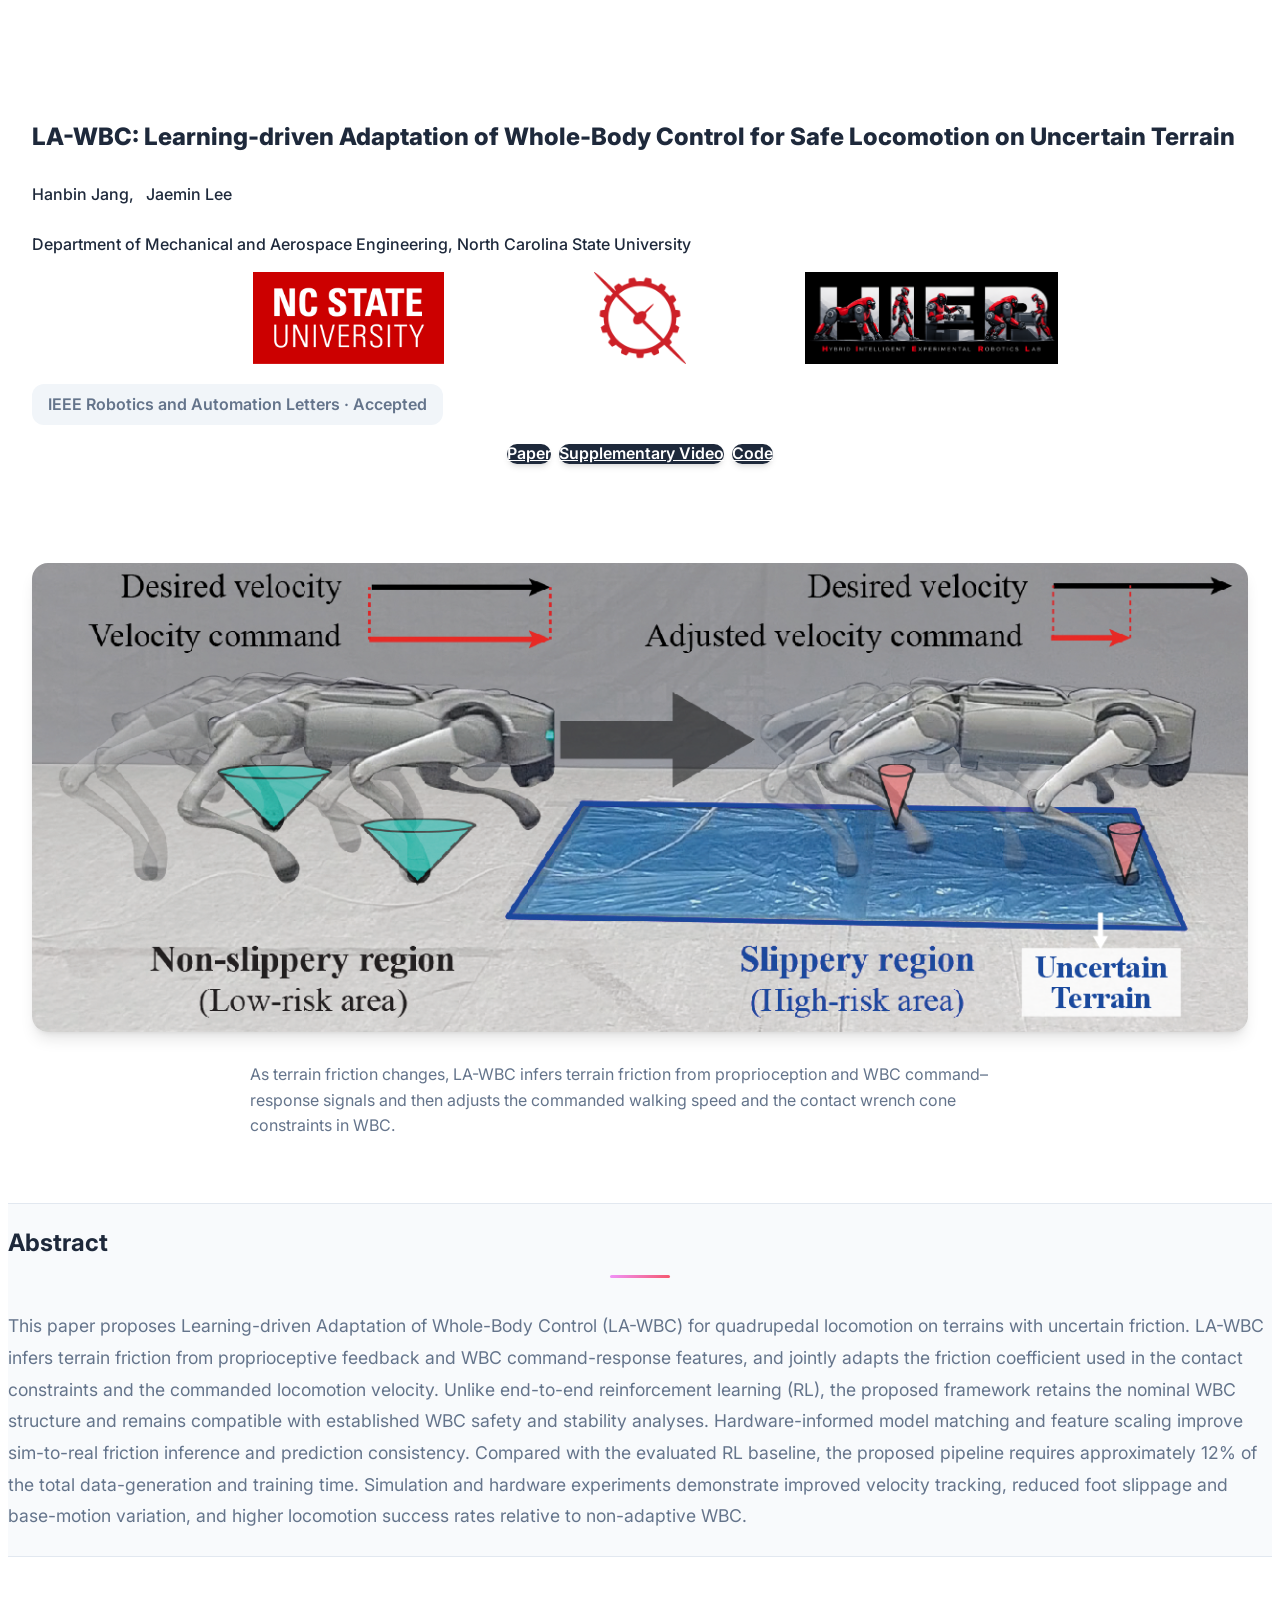
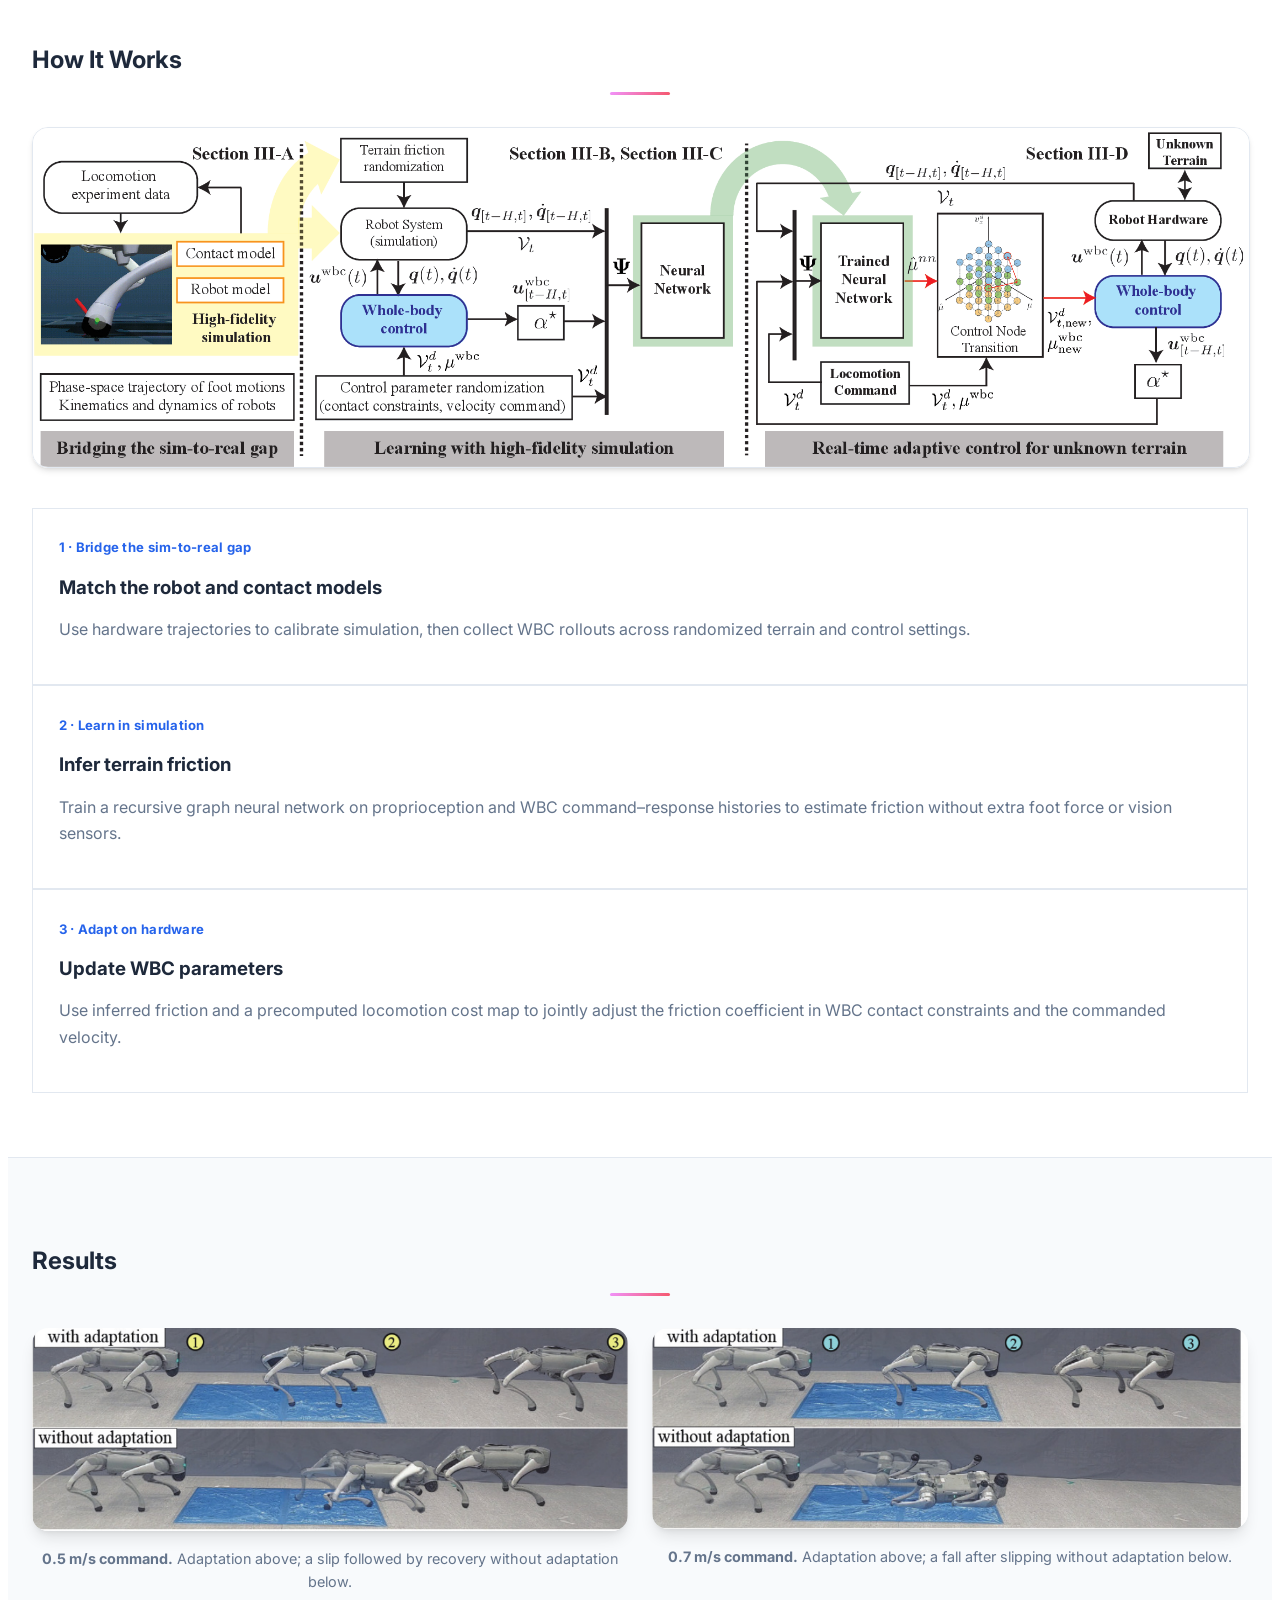
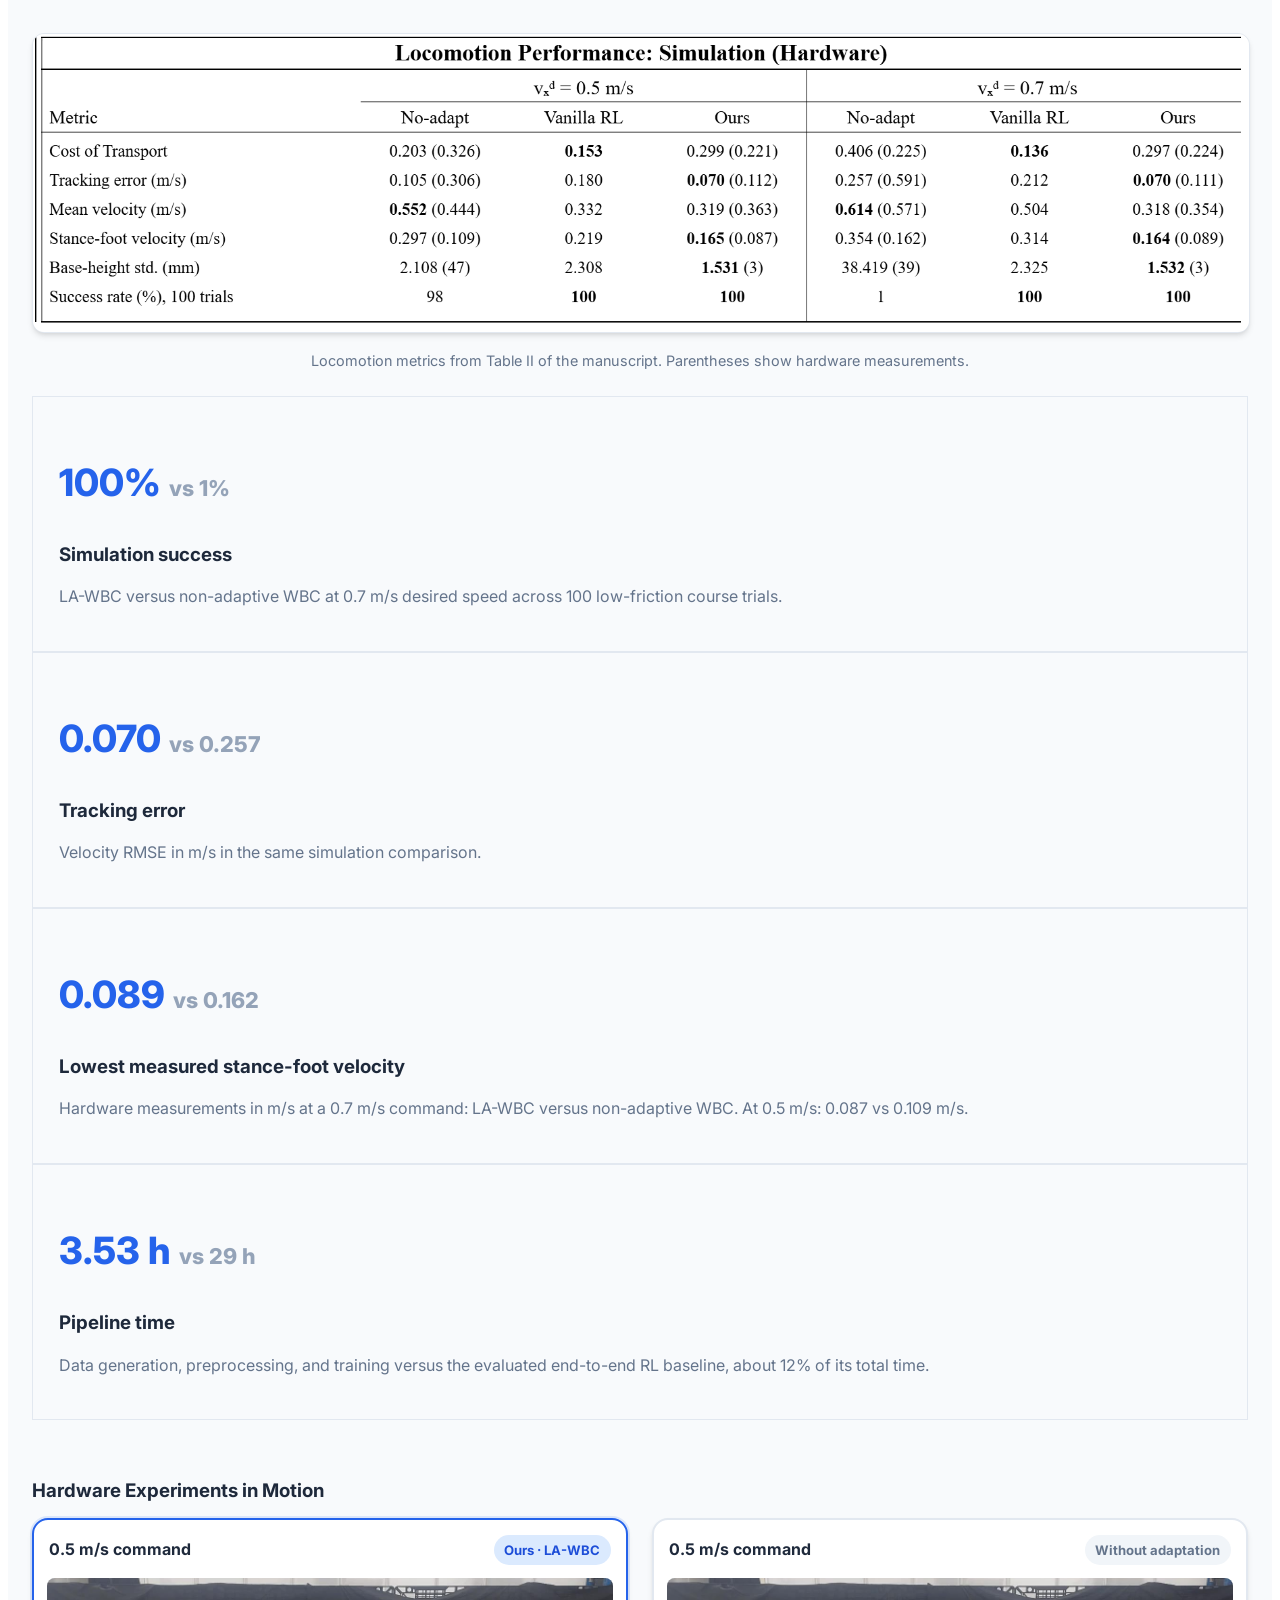
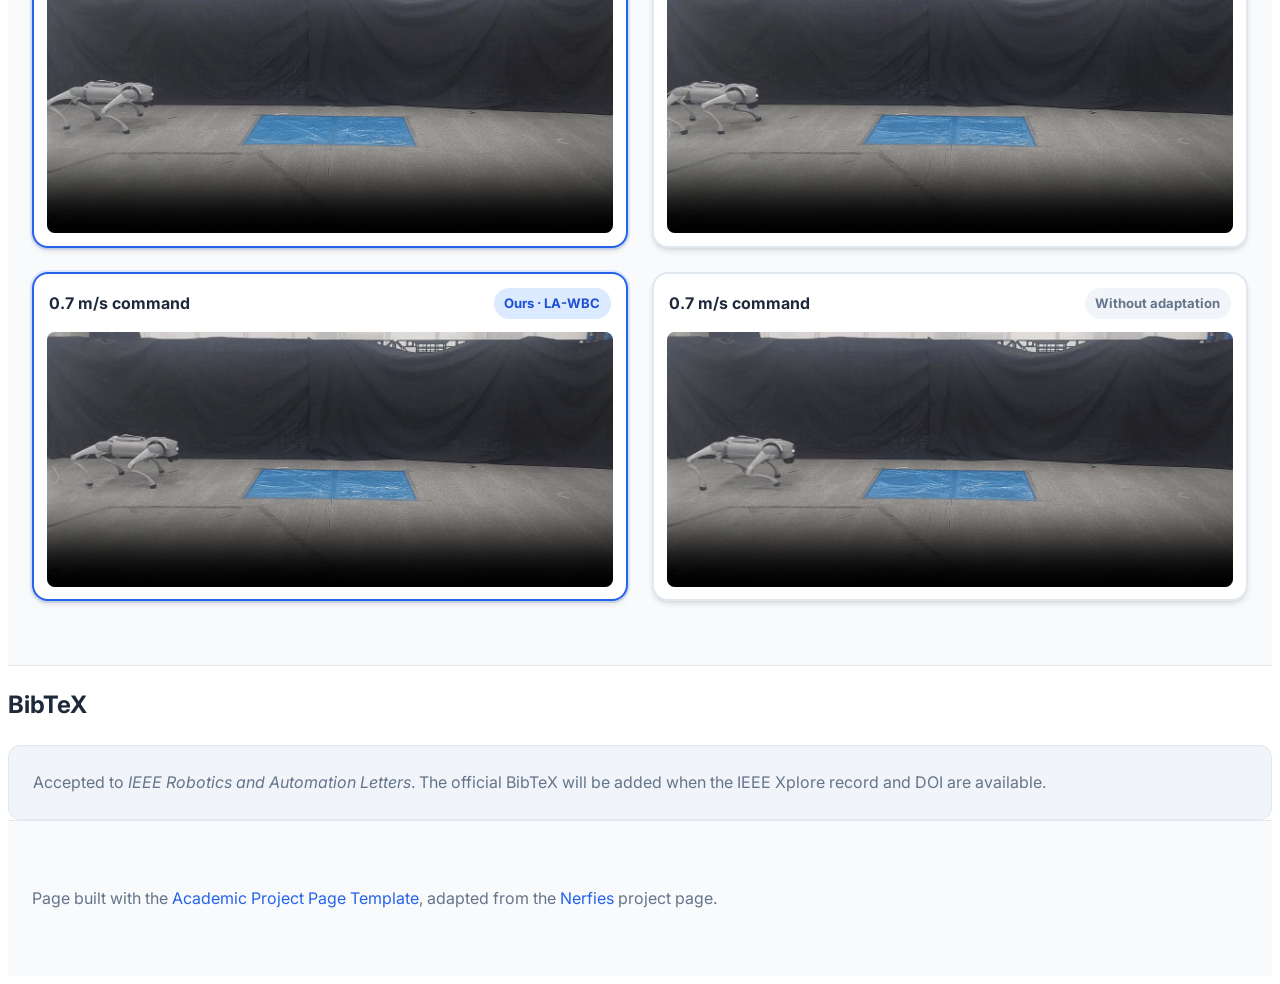
==== commit 2955b4f4: "Update affiliations" ====
--- a/index.html
+++ b/index.html
@@ -41,10 +41,15 @@
                 <span class="author-block">Hanbin Jang,</span>
                 <span class="author-block">Jaemin Lee</span>
               </div>
-              <div class="is-size-5 publication-authors">
-                <span class="author-block">Department of Mechanical and Aerospace Engineering, North Carolina State University</span><br>
-                <span class="publication-venue">IEEE Robotics and Automation Letters · Accepted</span>
-              </div>
+              <div class="is-size-5 publication-authors publication-affiliation">
+                <span class="author-block">Department of Mechanical and Aerospace Engineering, North Carolina State University</span>
+              </div>
+              <div class="affiliation-logos" aria-label="Research affiliations">
+                <img src="static/images/ncstate-brick-2x2-red.png" width="540" height="260" alt="NC State University logo">
+                <img src="static/images/symbolforicon.png" width="408" height="408" alt="Department of Mechanical and Aerospace Engineering logo">
+                <img src="static/images/logo.png" width="2079" height="756" alt="HIER Lab logo">
+              </div>
+              <div class="publication-venue-line"><span class="publication-venue">IEEE Robotics and Automation Letters · Accepted</span></div>
               <div class="publication-links">
                 <span class="link-block">
                   <a href="static/pdfs/camera_ready_MS.pdf" download class="external-link button is-normal is-rounded is-dark">
--- a/static/css/index.css
+++ b/static/css/index.css
@@ -224,6 +224,30 @@
     margin-bottom: 1.5rem;
 }
 
+.publication-affiliation { margin-bottom: .9rem; }
+
+.affiliation-logos {
+    display: grid;
+    grid-template-columns: repeat(3, minmax(0, 1fr));
+    align-items: center;
+    gap: 1.5rem;
+    max-width: 850px;
+    margin: 0 auto 1.25rem;
+}
+
+.affiliation-logos img {
+    display: block;
+    justify-self: center;
+    max-width: 100%;
+    max-height: 92px;
+    width: auto;
+    height: auto;
+    object-fit: contain;
+}
+
+.publication-venue-line { margin-bottom: 1rem; }
+.publication-venue-line .publication-venue { margin-top: 0; }
+
 .publication-venue {
     color: var(--text-secondary);
     width: fit-content;
@@ -675,6 +699,8 @@
 @media screen and (max-width: 768px) {
   .hardware-comparisons { grid-template-columns: 1fr; }
   .experiment-grid { grid-template-columns: 1fr; }
+  .affiliation-logos { grid-template-columns: 1fr; gap: 1rem; max-width: 300px; }
+  .affiliation-logos img { max-height: 64px; }
   .hero-body {
     padding: 2rem 1rem;
   }
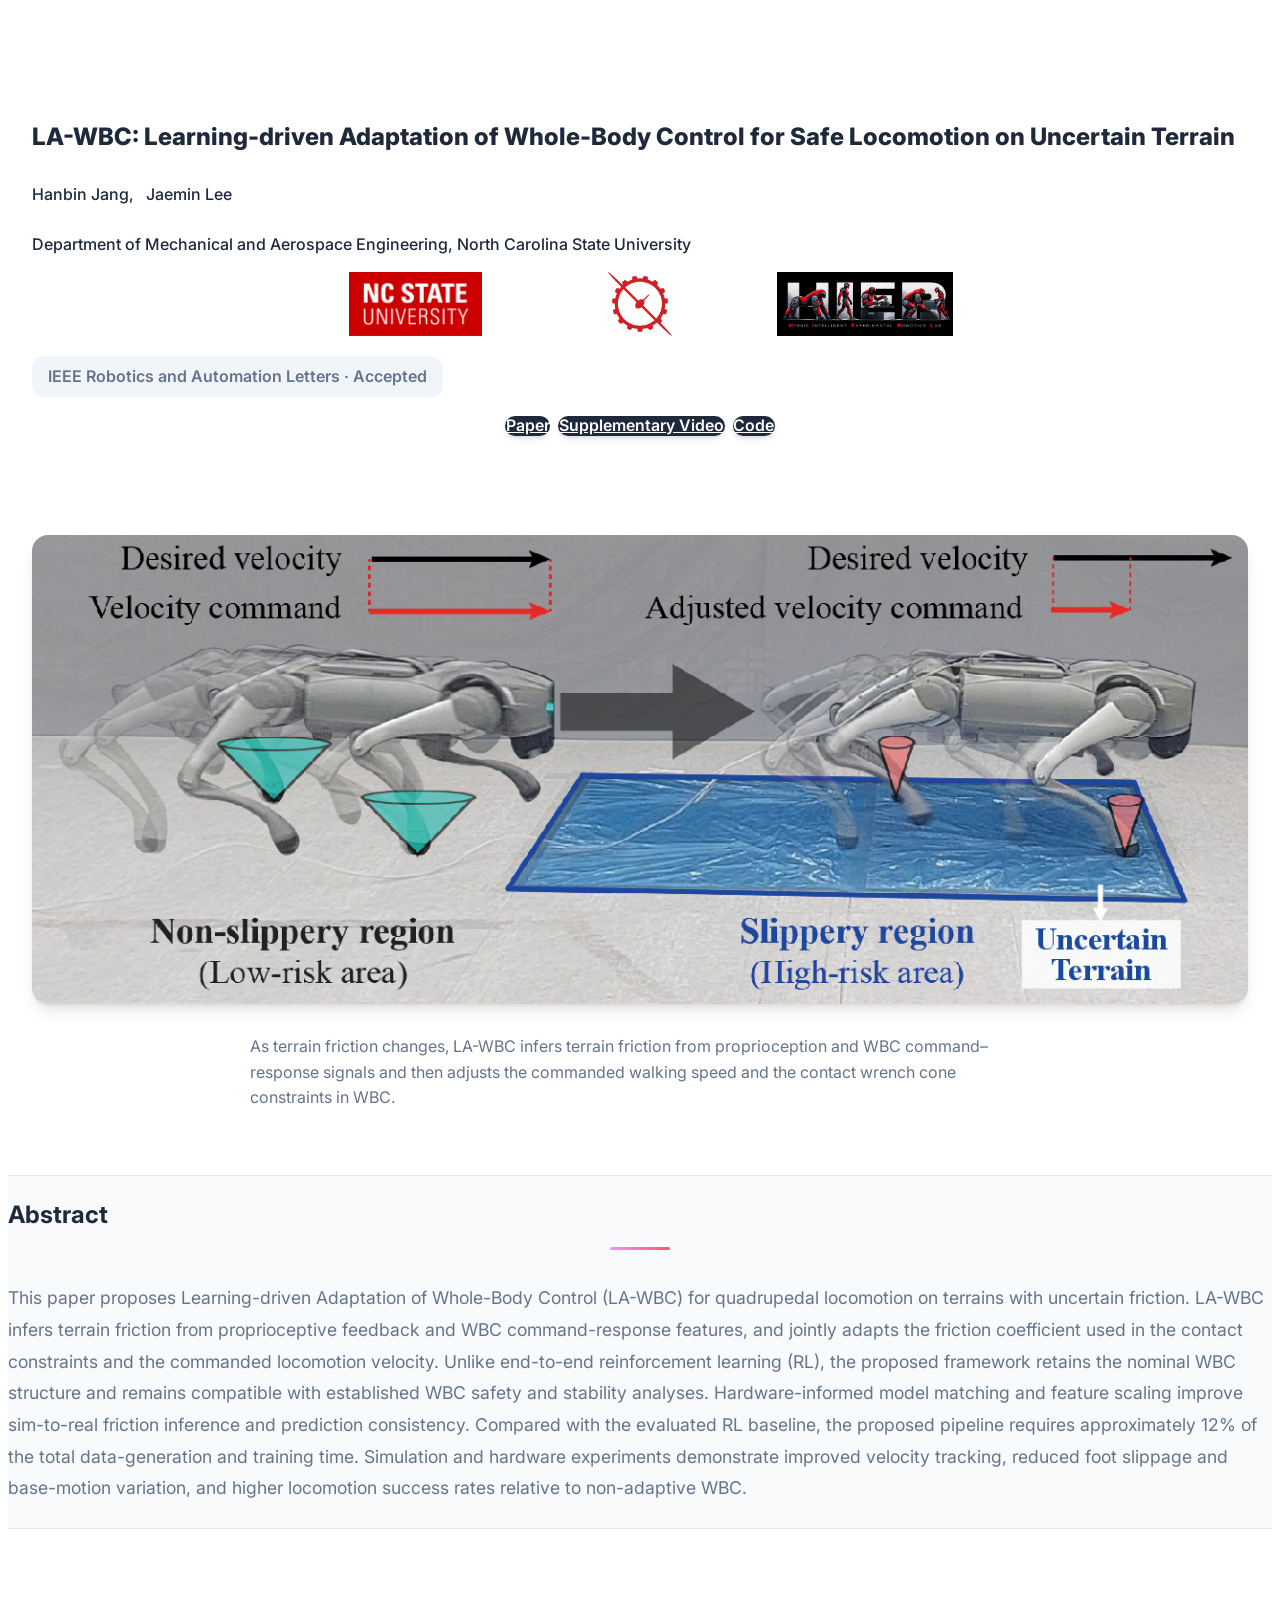
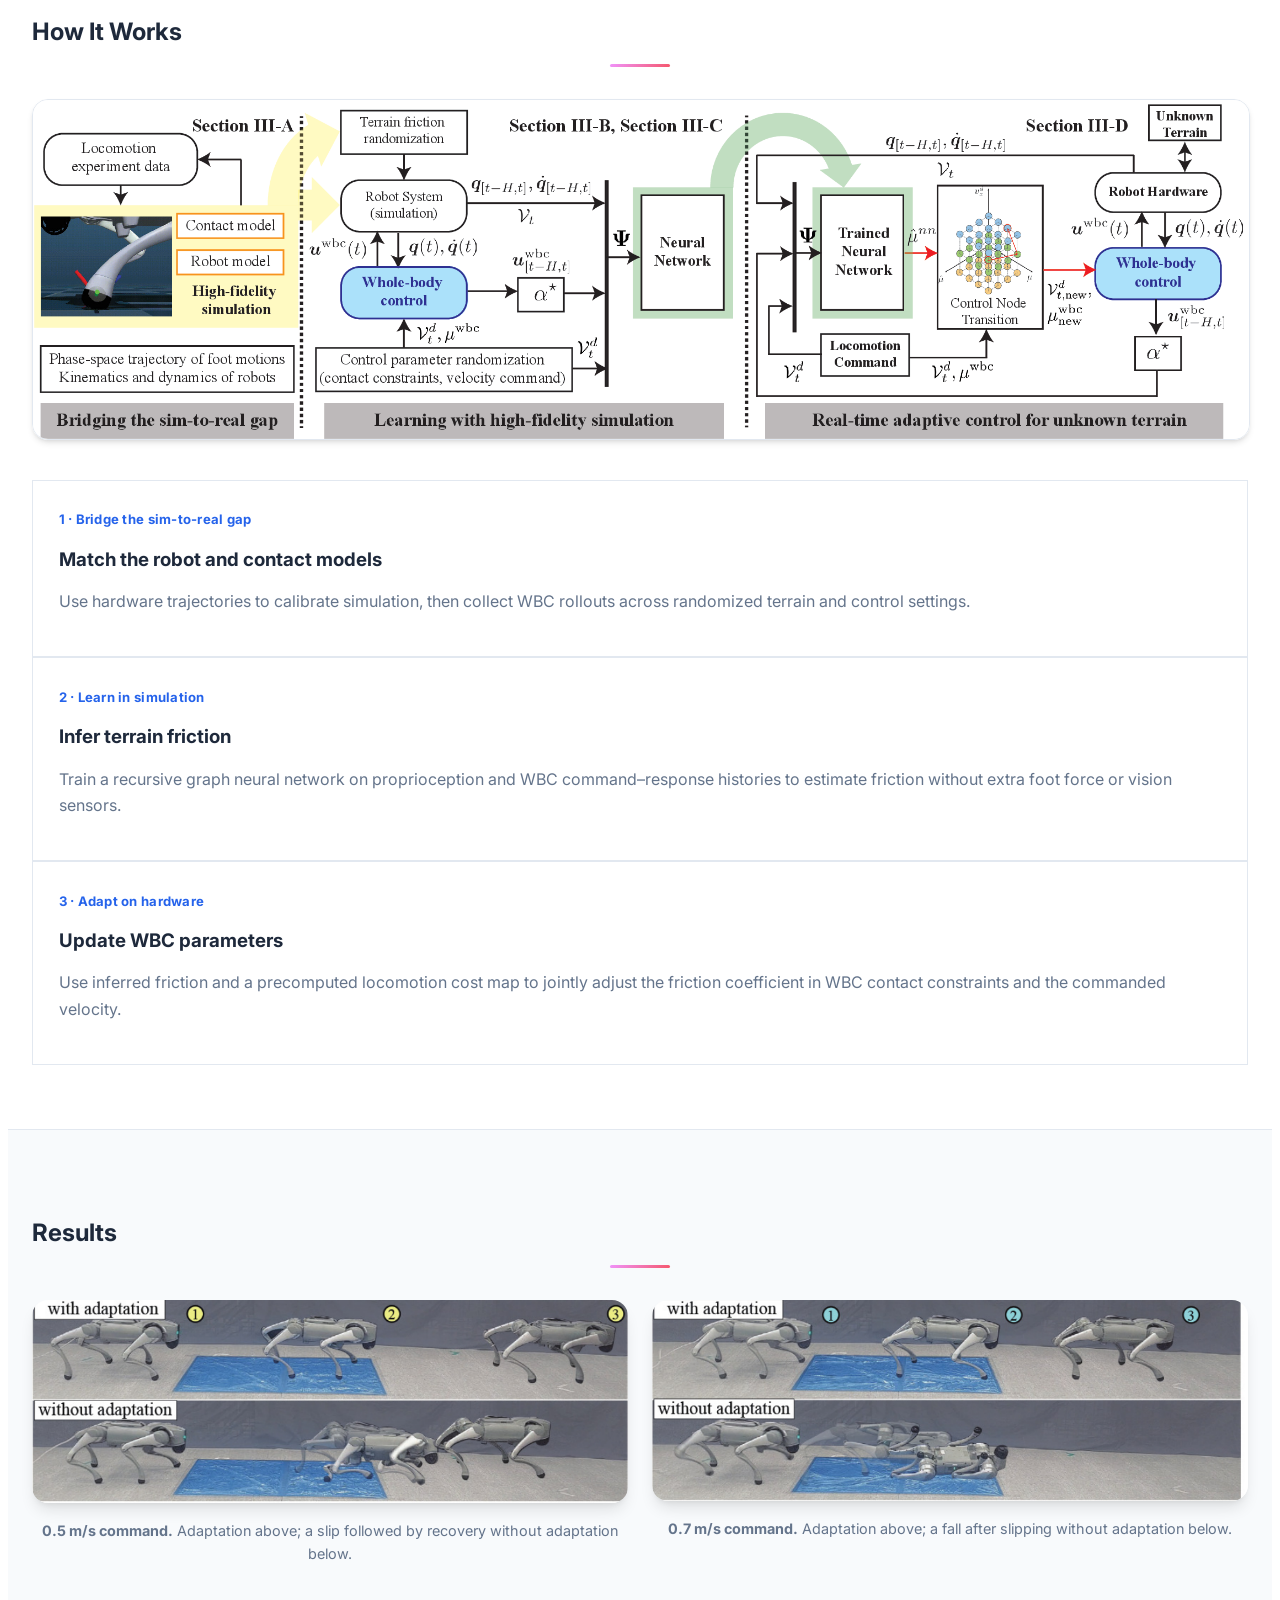
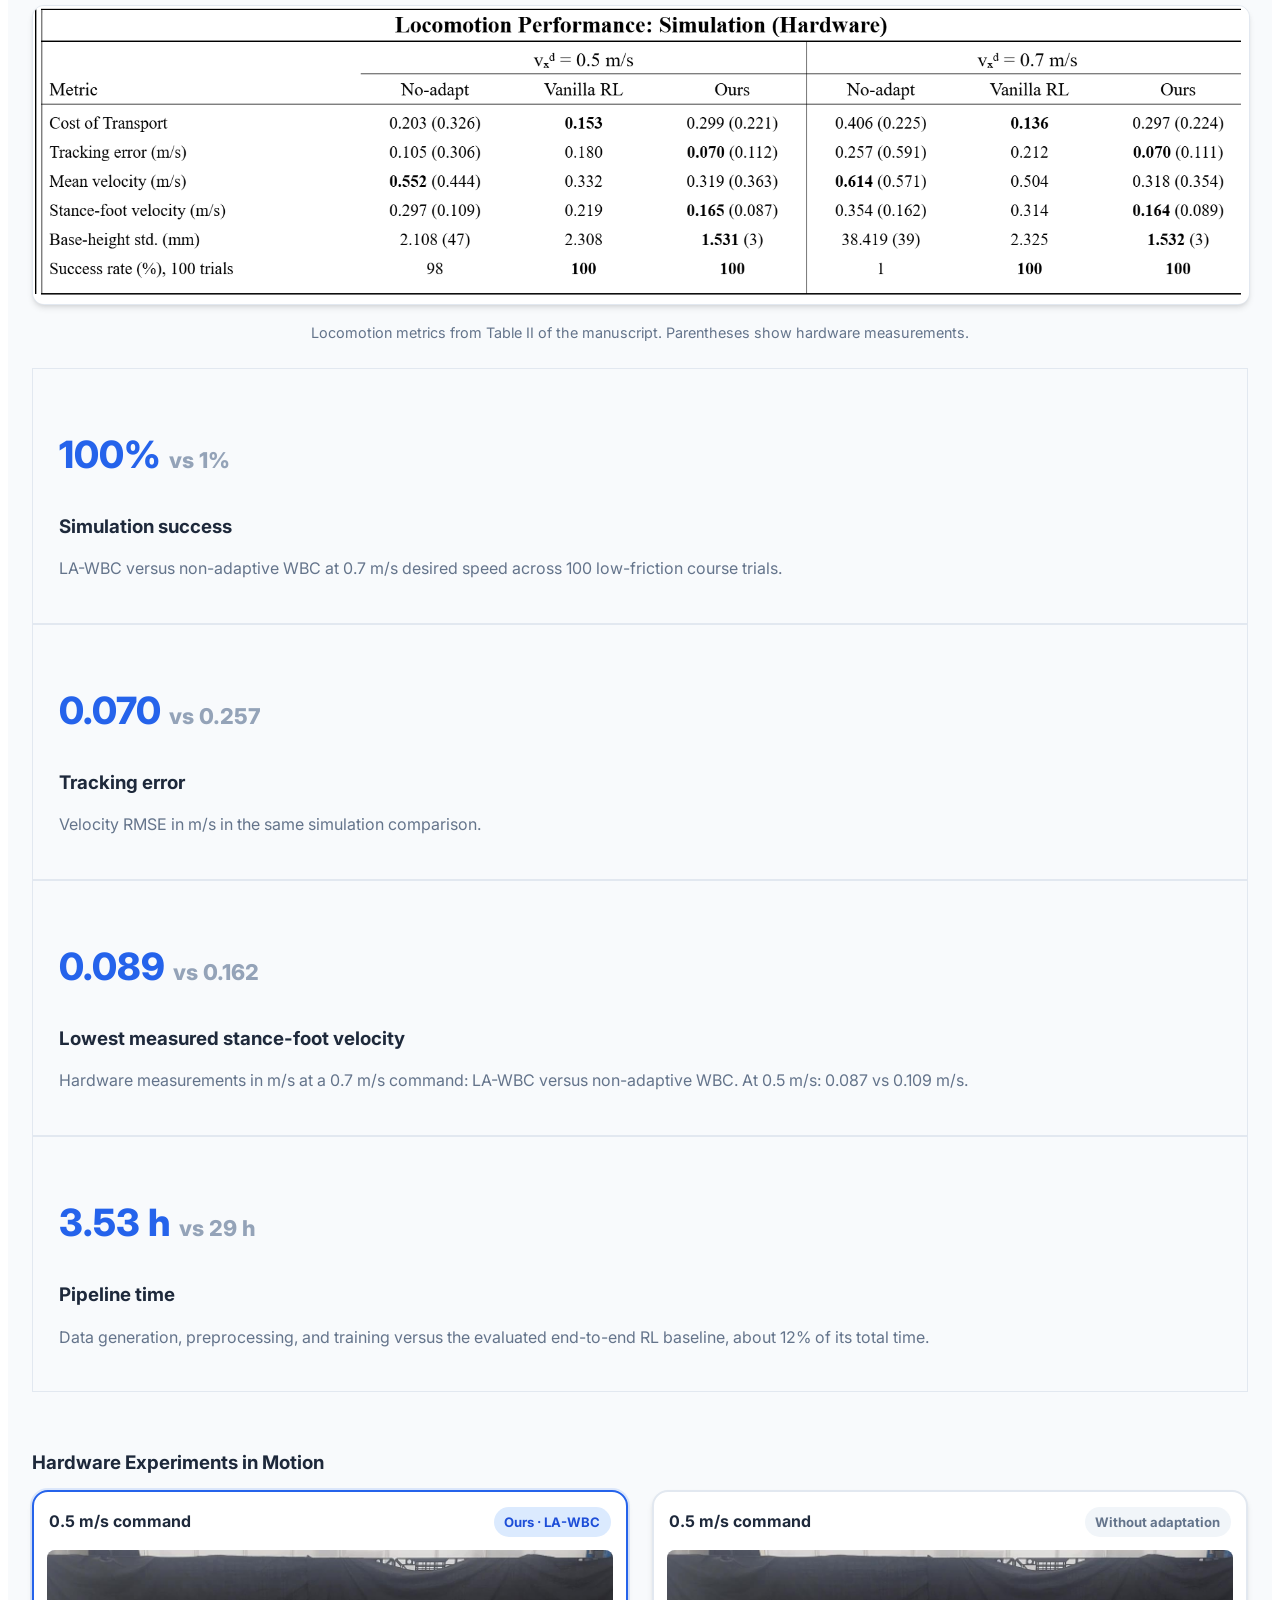
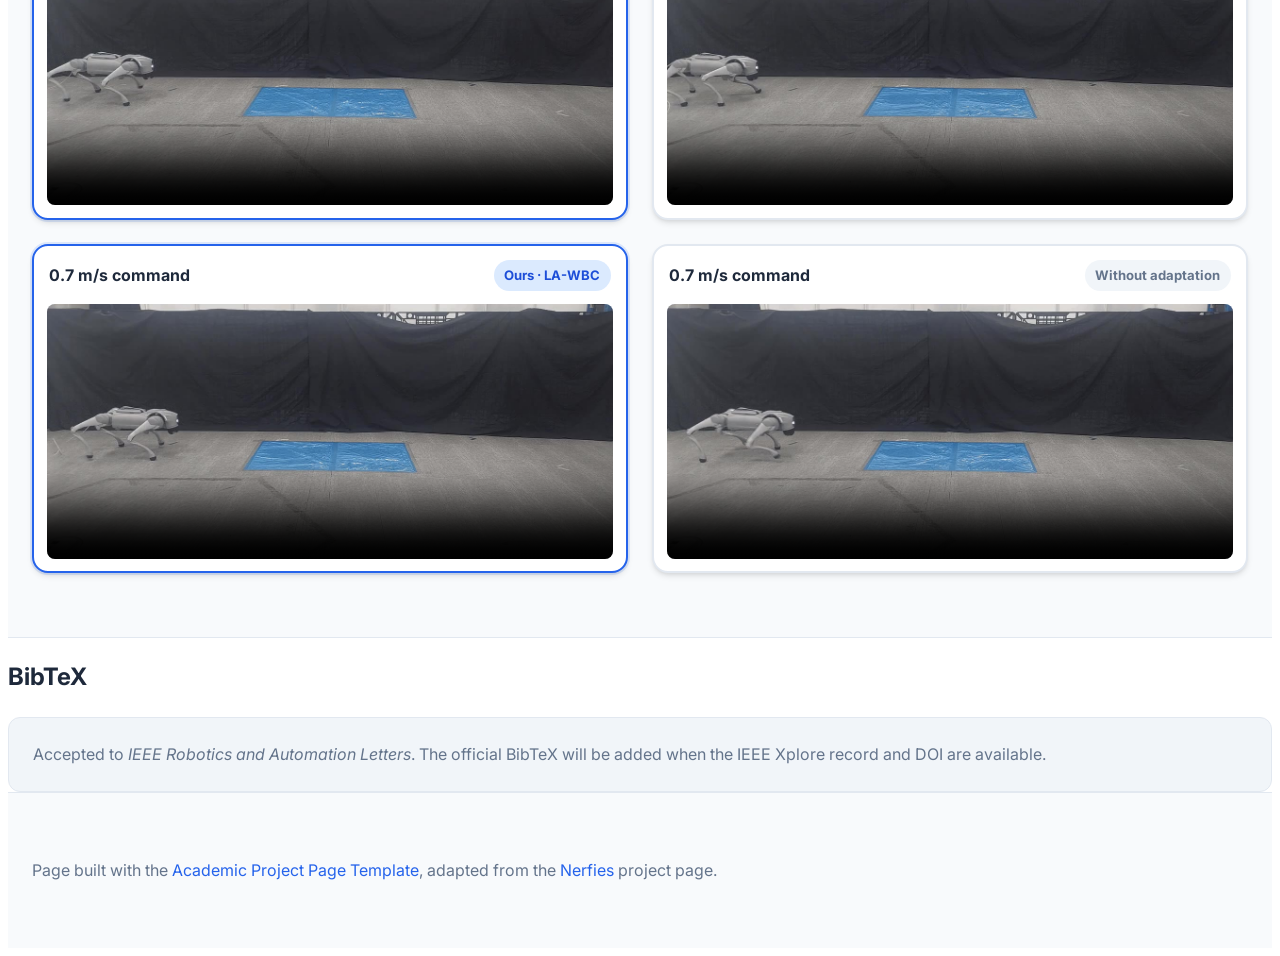
==== commit 39754fbf: "Fix bugs on Chrome browser" ====
--- a/index.html
+++ b/index.html
@@ -25,7 +25,7 @@
   <link href="https://fonts.googleapis.com/css2?family=Inter:wght@400;500;600;700;800&display=swap" rel="stylesheet">
   <link rel="stylesheet" href="static/css/bulma.min.css">
   <link rel="stylesheet" href="static/css/fontawesome.all.min.css">
-  <link rel="stylesheet" href="static/css/index.css">
+  <link rel="stylesheet" href="static/css/index.css?v=20261005-logos">
   <script defer src="static/js/fontawesome.all.min.js"></script>
 </head>
 <body>
@@ -45,9 +45,9 @@
                 <span class="author-block">Department of Mechanical and Aerospace Engineering, North Carolina State University</span>
               </div>
               <div class="affiliation-logos" aria-label="Research affiliations">
-                <img src="static/images/ncstate-brick-2x2-red.png" width="540" height="260" alt="NC State University logo">
-                <img src="static/images/symbolforicon.png" width="408" height="408" alt="Department of Mechanical and Aerospace Engineering logo">
-                <img src="static/images/logo.png" width="2079" height="756" alt="HIER Lab logo">
+                <img src="static/images/ncstate-brick-2x2-red.png" width="133" height="64" style="height:64px;width:auto;max-width:100%" alt="NC State University logo">
+                <img src="static/images/symbolforicon.png" width="64" height="64" style="height:64px;width:auto;max-width:100%" alt="Department of Mechanical and Aerospace Engineering logo">
+                <img src="static/images/logo.png" width="176" height="64" style="height:64px;width:auto;max-width:100%" alt="HIER Lab logo">
               </div>
               <div class="publication-venue-line"><span class="publication-venue">IEEE Robotics and Automation Letters · Accepted</span></div>
               <div class="publication-links">
--- a/static/css/index.css
+++ b/static/css/index.css
@@ -231,7 +231,7 @@
     grid-template-columns: repeat(3, minmax(0, 1fr));
     align-items: center;
     gap: 1.5rem;
-    max-width: 850px;
+    max-width: 650px;
     margin: 0 auto 1.25rem;
 }
 
@@ -239,7 +239,7 @@
     display: block;
     justify-self: center;
     max-width: 100%;
-    max-height: 92px;
+    max-height: 64px;
     width: auto;
     height: auto;
     object-fit: contain;
@@ -700,7 +700,7 @@
   .hardware-comparisons { grid-template-columns: 1fr; }
   .experiment-grid { grid-template-columns: 1fr; }
   .affiliation-logos { grid-template-columns: 1fr; gap: 1rem; max-width: 300px; }
-  .affiliation-logos img { max-height: 64px; }
+  .affiliation-logos img { max-height: 48px; }
   .hero-body {
     padding: 2rem 1rem;
   }
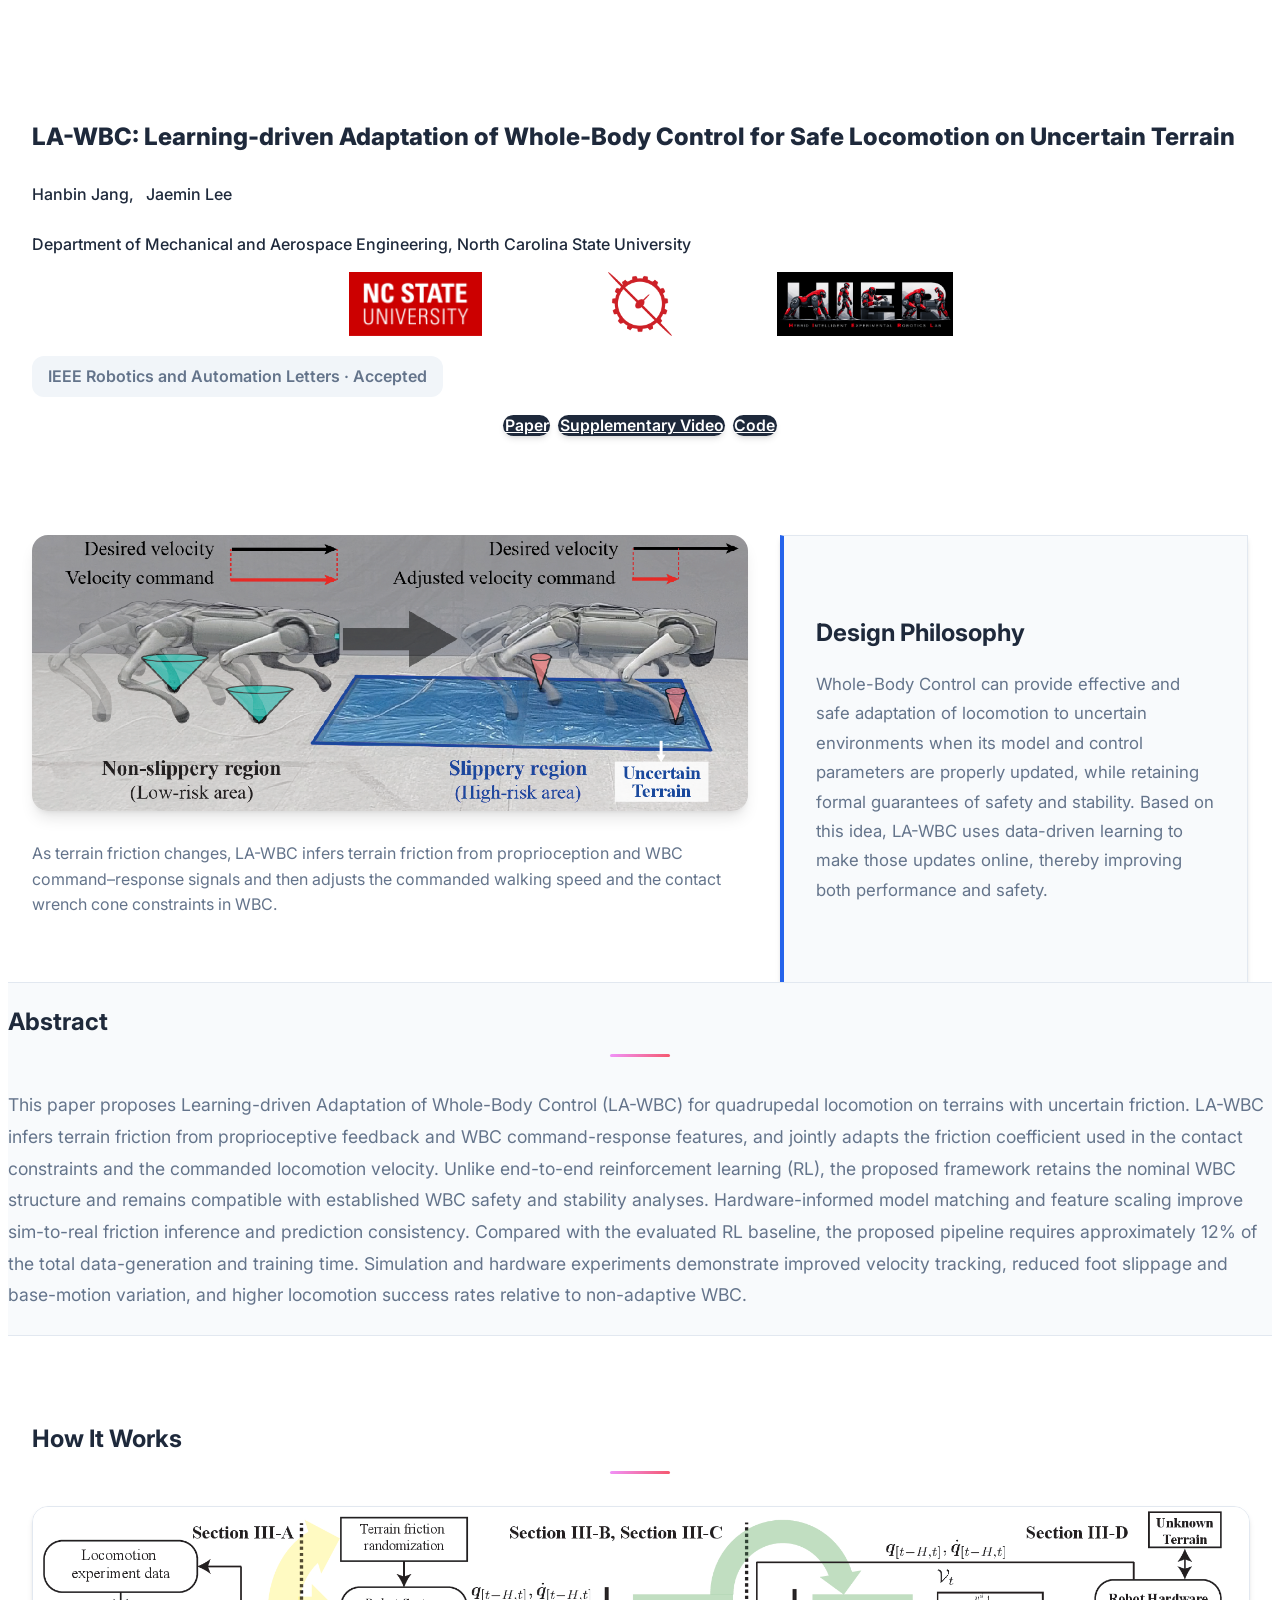
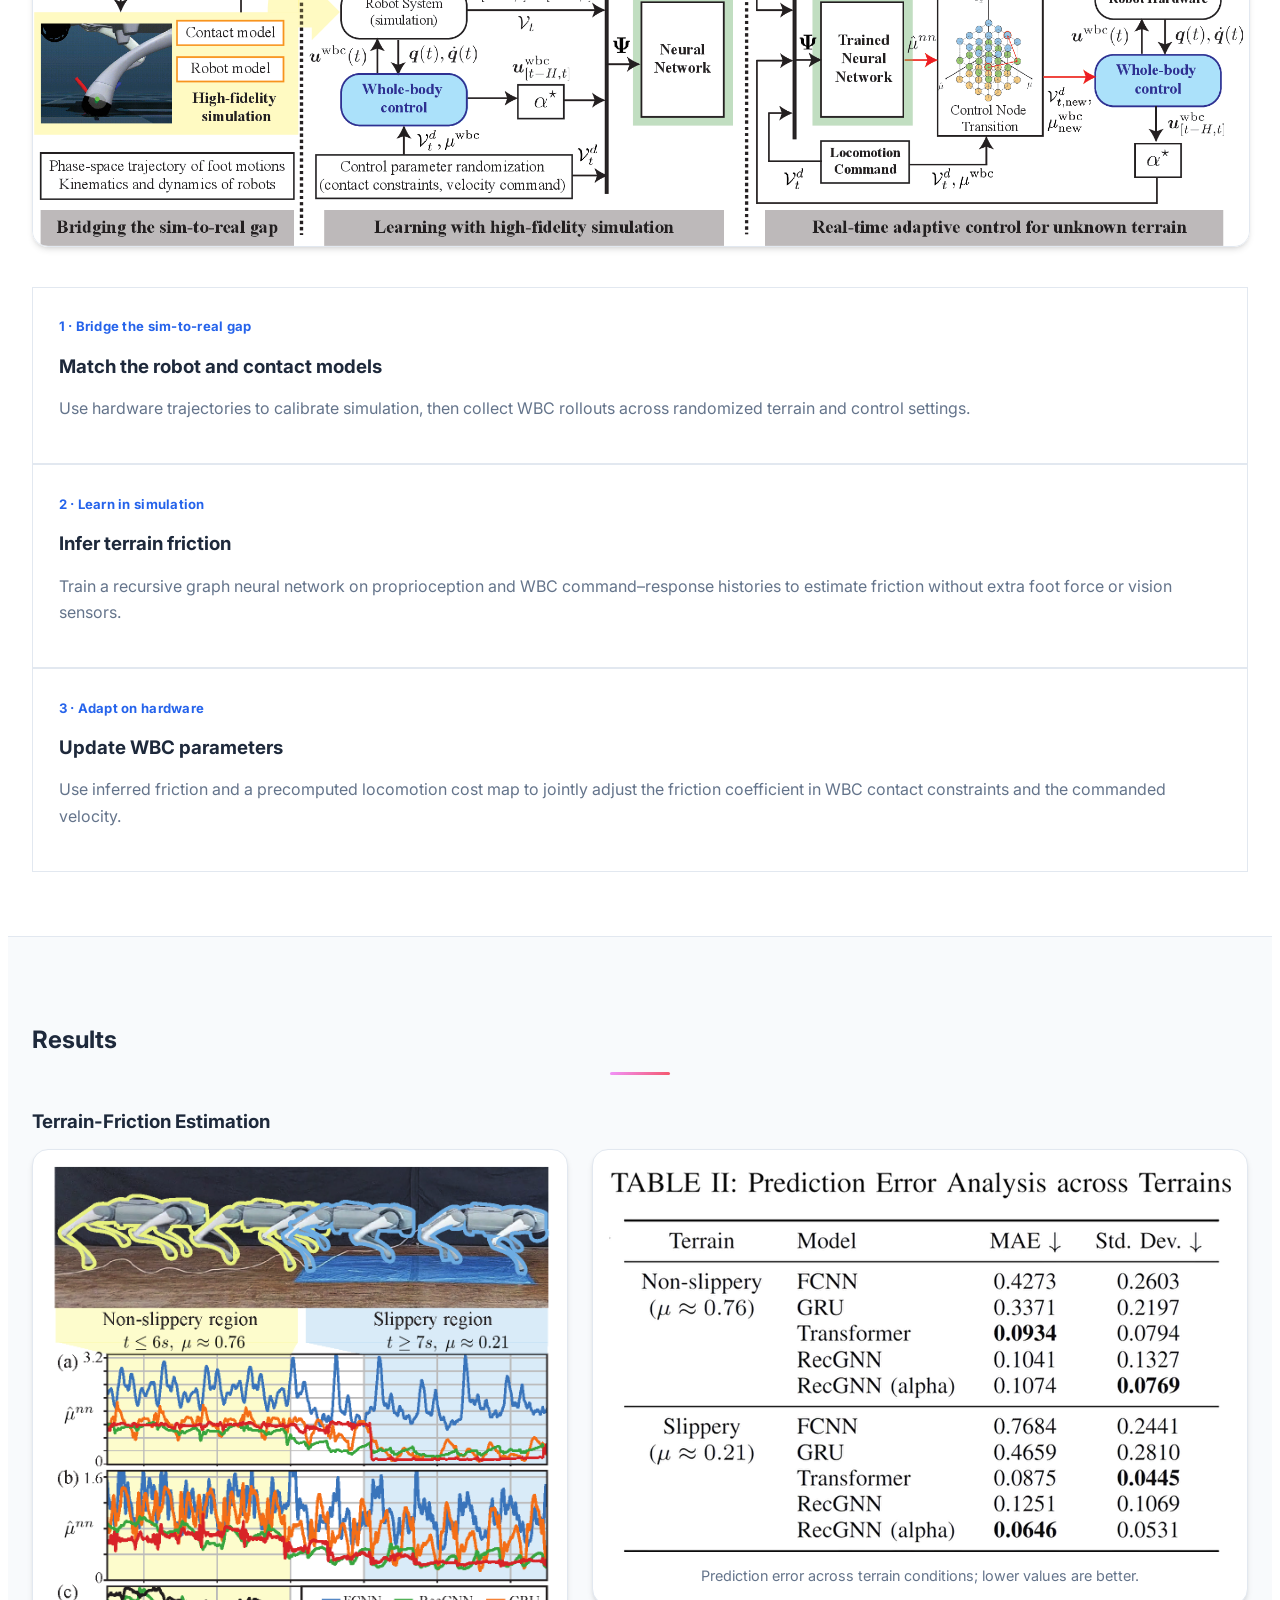
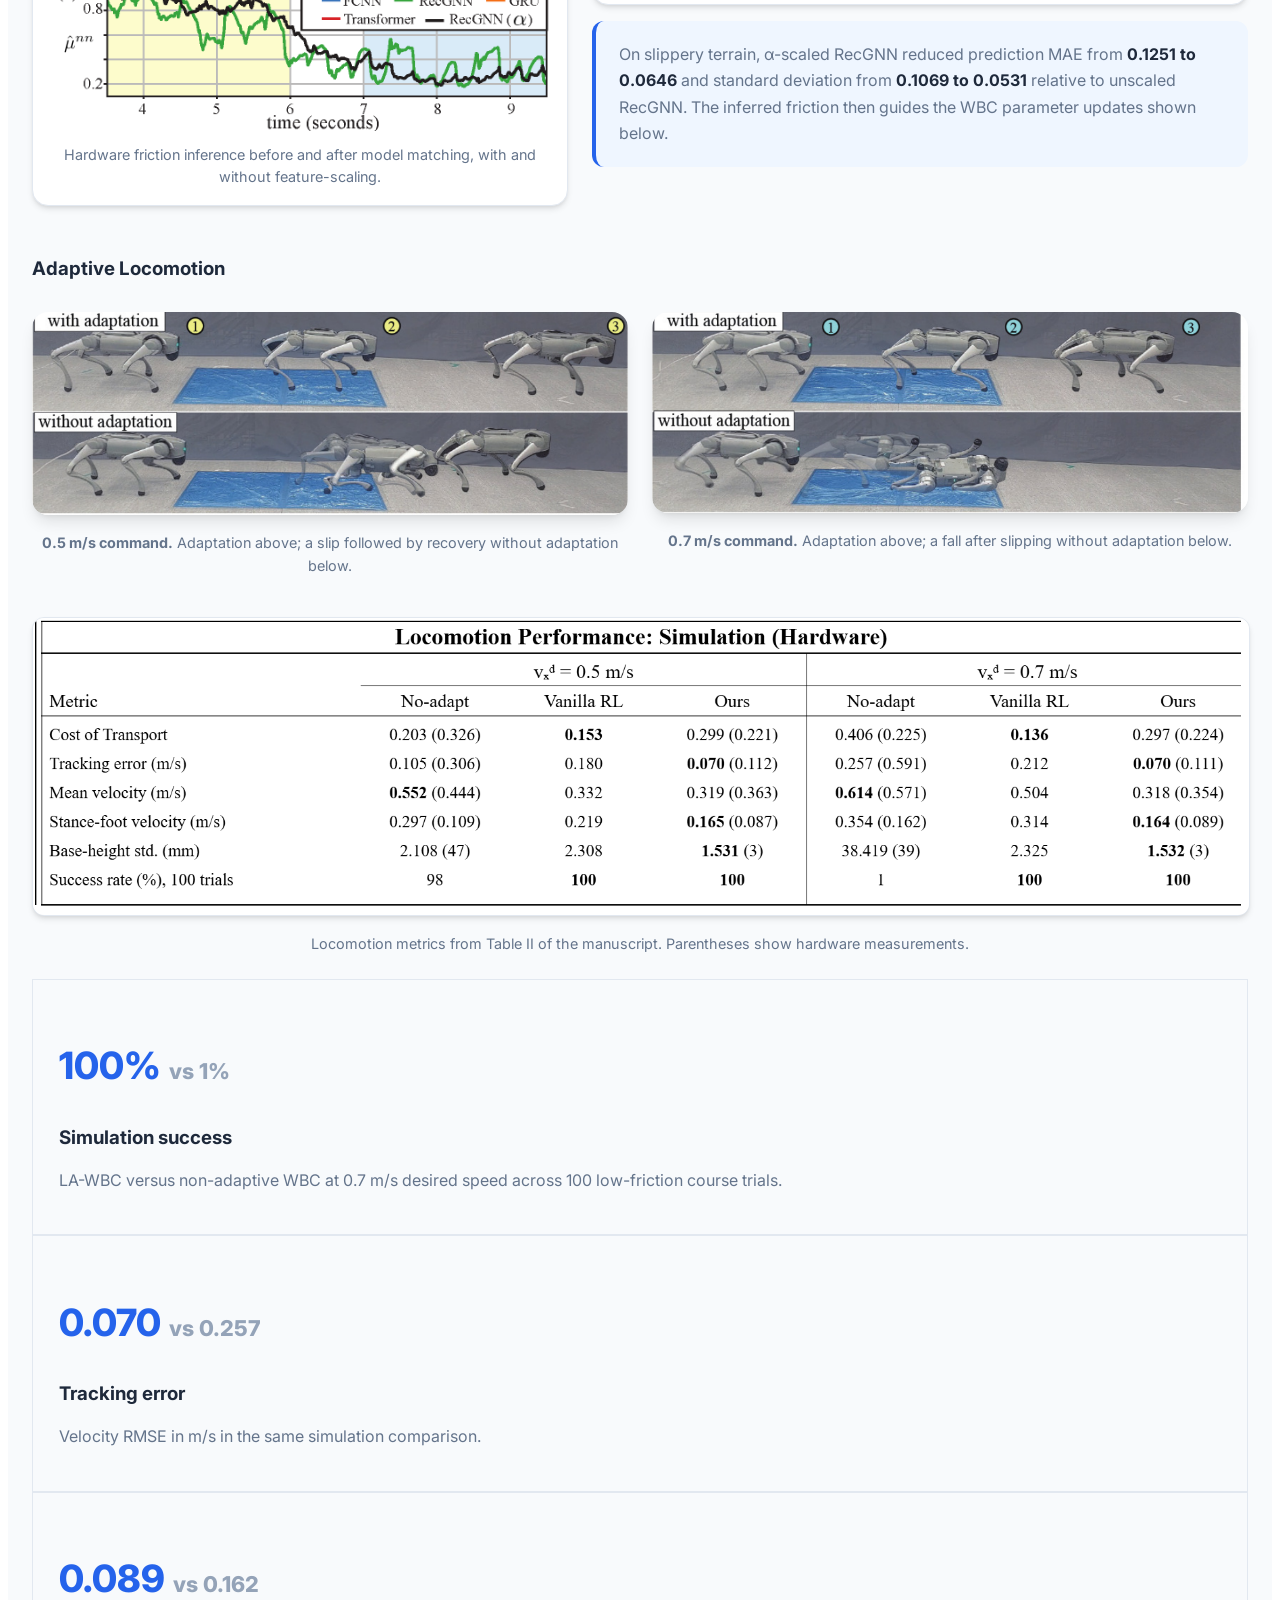
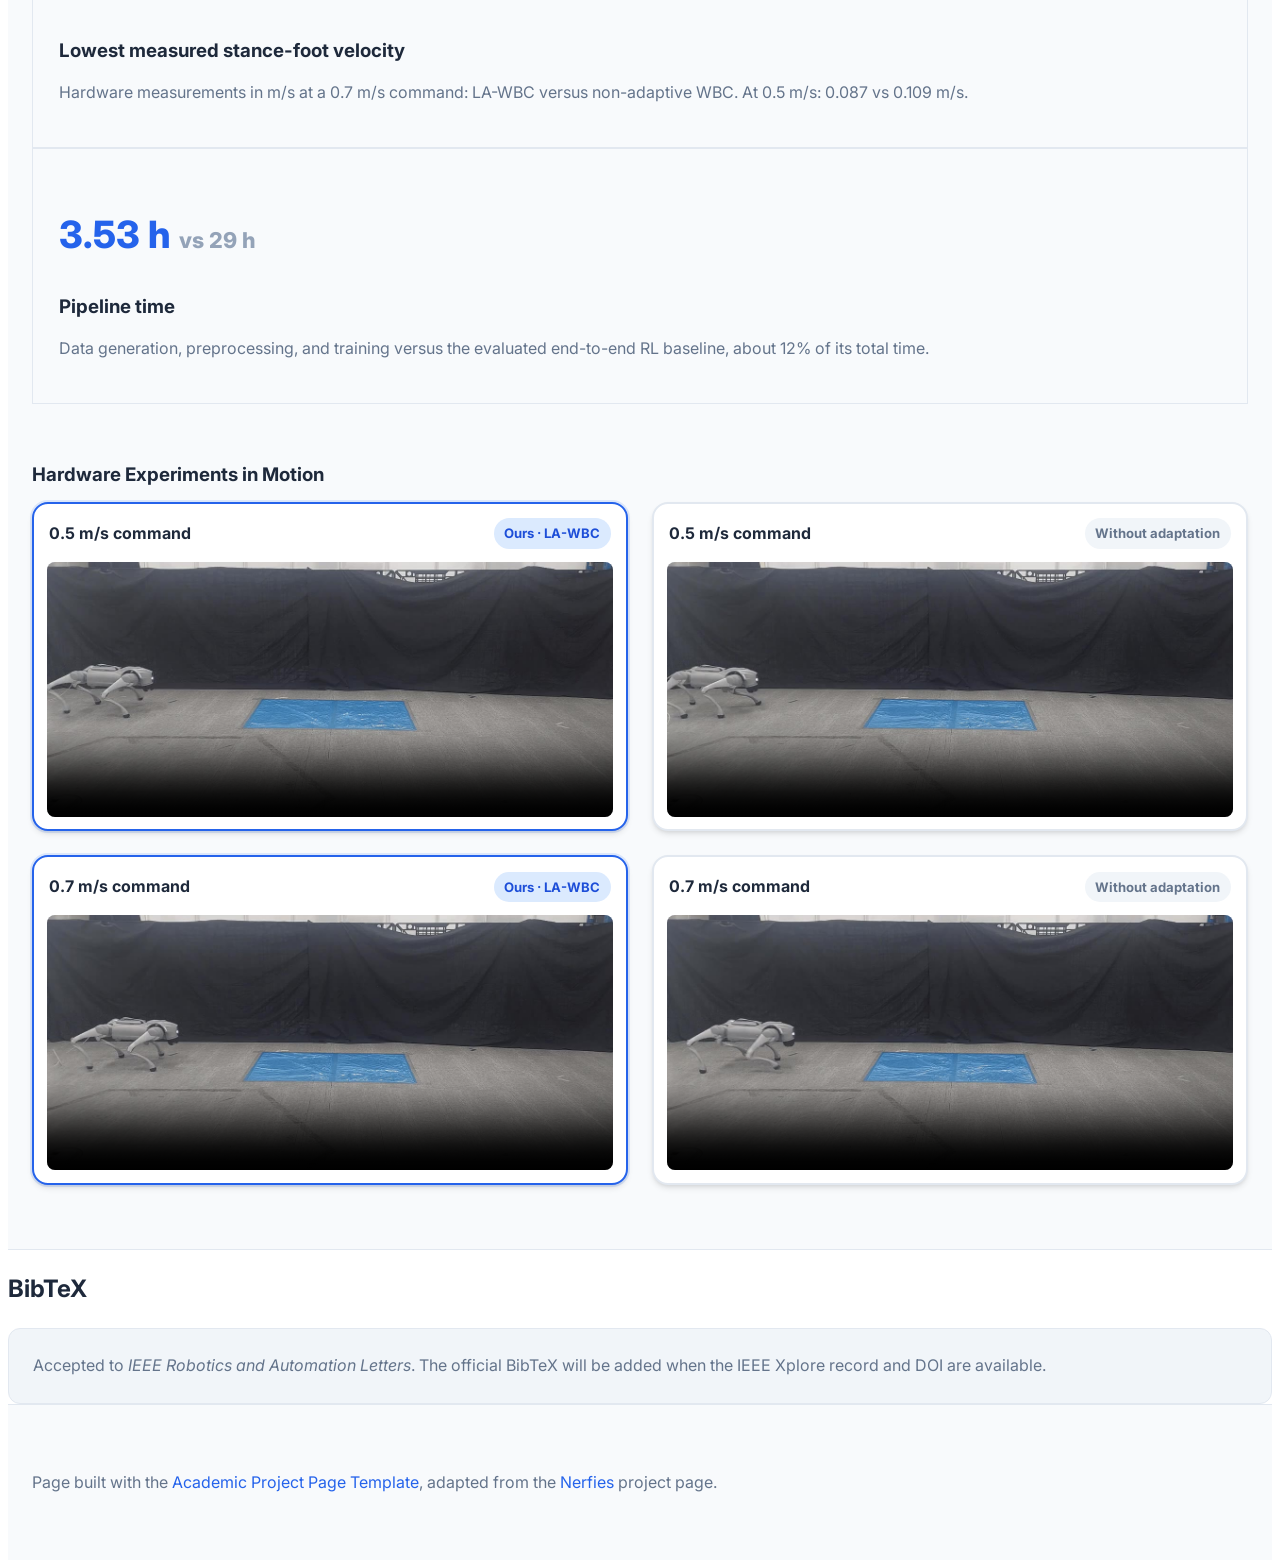
==== commit de51ba3e: "Update design philosophy and friction inference experiment" ====
--- a/index.html
+++ b/index.html
@@ -25,7 +25,7 @@
   <link href="https://fonts.googleapis.com/css2?family=Inter:wght@400;500;600;700;800&display=swap" rel="stylesheet">
   <link rel="stylesheet" href="static/css/bulma.min.css">
   <link rel="stylesheet" href="static/css/fontawesome.all.min.css">
-  <link rel="stylesheet" href="static/css/index.css?v=20261005-logos">
+  <link rel="stylesheet" href="static/css/index.css?v=20261005-results">
   <script defer src="static/js/fontawesome.all.min.js"></script>
 </head>
 <body>
@@ -47,7 +47,7 @@
               <div class="affiliation-logos" aria-label="Research affiliations">
                 <img src="static/images/ncstate-brick-2x2-red.png" width="133" height="64" style="height:64px;width:auto;max-width:100%" alt="NC State University logo">
                 <img src="static/images/symbolforicon.png" width="64" height="64" style="height:64px;width:auto;max-width:100%" alt="Department of Mechanical and Aerospace Engineering logo">
-                <img src="static/images/logo.png" width="176" height="64" style="height:64px;width:auto;max-width:100%" alt="HIER Lab logo">
+                <a href="https://hier-robotics.github.io/" target="_blank" rel="noopener noreferrer" aria-label="Visit the HIER Lab website"><img src="static/images/logo.png" width="176" height="64" style="height:64px;width:auto;max-width:100%" alt="HIER Lab logo"></a>
               </div>
               <div class="publication-venue-line"><span class="publication-venue">IEEE Robotics and Automation Letters · Accepted</span></div>
               <div class="publication-links">
@@ -76,12 +76,18 @@
 
     <!-- Teaser block: original template structure, using the supplied project figure. -->
     <section class="hero teaser" aria-labelledby="teaser-title">
-      <div class="container is-max-desktop">
+      <div class="container is-widescreen">
         <div class="hero-body">
-          <figure class="teaser-figure">
-            <img src="static/images/hero.png" width="1270" height="490" alt="Quadruped crossing from non-slippery to slippery terrain while its velocity command is reduced">
-            <figcaption id="teaser-title" class="subtitle has-text-centered">As terrain friction changes, LA-WBC infers terrain friction from proprioception and WBC command–response signals and then adjusts the commanded walking speed and the contact wrench cone constraints in WBC.</figcaption>
-          </figure>
+          <div class="teaser-layout">
+            <figure class="teaser-figure">
+              <img src="static/images/hero.png" width="1270" height="490" alt="Quadruped crossing from non-slippery to slippery terrain while its velocity command is reduced">
+              <figcaption id="teaser-title" class="subtitle has-text-centered">As terrain friction changes, LA-WBC infers terrain friction from proprioception and WBC command–response signals and then adjusts the commanded walking speed and the contact wrench cone constraints in WBC.</figcaption>
+            </figure>
+            <aside class="box philosophy-card" aria-labelledby="philosophy-title">
+              <h2 class="title is-4" id="philosophy-title">Design Philosophy</h2>
+              <p>Whole-Body Control can provide effective and safe adaptation of locomotion to uncertain environments when its model and control parameters are properly updated, while retaining formal guarantees of safety and stability. Based on this idea, LA-WBC uses data-driven learning to make those updates online, thereby improving both performance and safety.</p>
+            </aside>
+          </div>
         </div>
       </div>
     </section>
@@ -124,6 +130,28 @@
       <div class="hero-body">
         <div class="container is-widescreen">
           <h2 class="title is-3 has-text-centered" id="results-title">Results</h2>
+          <div class="friction-section" aria-labelledby="friction-title">
+            <h3 class="title is-4 has-text-centered" id="friction-title">Terrain-Friction Estimation</h3>
+            <!-- <p class="has-text-centered friction-intro">The estimator responds as the robot moves from non-slippery terrain (μ ≈ 0.76) onto a slippery surface (μ ≈ 0.21).</p> -->
+            <div class="friction-results-grid">
+              <figure class="friction-figure">
+                <a href="static/images/friction_prediction.png" target="_blank" rel="noopener" aria-label="Open the friction-prediction figure at full size">
+                  <img src="static/images/friction_prediction.png" width="1130" height="1271" loading="lazy" alt="Hardware friction predictions before model matching, after model matching, and after alpha scaling as the robot enters slippery terrain">
+                </a>
+                <figcaption>Hardware friction inference before and after model matching, with and without feature-scaling.</figcaption>
+              </figure>
+              <div class="friction-results-detail">
+                <figure class="friction-metrics">
+                  <a href="static/images/friction_prediction_metrics.png" target="_blank" rel="noopener" aria-label="Open the prediction-error table at full size">
+                    <img src="static/images/friction_prediction_metrics.png" width="1092" height="678" loading="lazy" alt="Prediction error table across non-slippery and slippery terrain for FCNN, GRU, Transformer, RecGNN, and alpha-scaled RecGNN">
+                  </a>
+                  <figcaption>Prediction error across terrain conditions; lower values are better.</figcaption>
+                </figure>
+                <p class="friction-summary">On slippery terrain, α-scaled RecGNN reduced prediction MAE from <strong>0.1251 to 0.0646</strong> and standard deviation from <strong>0.1069 to 0.0531</strong> relative to unscaled RecGNN. The inferred friction then guides the WBC parameter updates shown below.</p>
+              </div>
+            </div>
+          </div>
+          <h3 class="title is-4 has-text-centered locomotion-subtitle">Adaptive Locomotion</h3>
           <!-- <p class="has-text-centered results-intro">Reported comparisons on high- and low-friction planar terrain.</p> -->
           <div class="hardware-comparisons">
             <figure class="hardware-comparison">
--- a/static/css/index.css
+++ b/static/css/index.css
@@ -45,7 +45,8 @@
   font-size: .84rem;
 }
 
-.teaser-figure { margin: 0; }
+.teaser-layout { display: grid; grid-template-columns: minmax(0, 1.3fr) minmax(0, .85fr); gap: 2rem; align-items: stretch; }
+.teaser-figure { min-width: 0; margin: 0; }
 .teaser-figure img {
   width: 100%;
   height: auto;
@@ -58,6 +59,9 @@
   color: var(--text-secondary);
   line-height: 1.6;
 }
+.philosophy-card { display: flex; flex-direction: column; justify-content: center; height: 100%; padding: 2rem; background: var(--background-secondary); border: 1px solid var(--border-color); border-left: 4px solid var(--primary-color); box-shadow: var(--shadow-md); }
+.philosophy-card .title { margin: 0 0 1.1rem; color: var(--text-primary); }
+.philosophy-card p { margin: 0; color: var(--text-secondary); font-size: 1.05rem; line-height: 1.75; }
 
 .method-columns, .result-columns { margin-top: 1.5rem; }
 .method-card, .result-card { height: 100%; padding: 1.6rem; border: 1px solid var(--border-color); }
@@ -68,6 +72,17 @@
 .result-number { color: var(--primary-color); font-weight: 800; font-size: clamp(1.75rem, 3vw, 2.35rem); line-height: 1.2; white-space: nowrap; }
 .result-number span { color: var(--text-light); font-size: .58em; }
 .results-footnote { max-width: 850px; margin: 1.5rem auto 0; color: var(--text-secondary); text-align: center; font-size: .9rem; }
+.friction-section { margin: 0 auto 3rem; }
+.friction-section .title { margin-bottom: .75rem; }
+.friction-intro { max-width: 760px; margin: 0 auto 1.75rem; color: var(--text-secondary); line-height: 1.6; }
+.friction-results-grid { display: grid; grid-template-columns: minmax(0, .9fr) minmax(0, 1.1fr); align-items: start; gap: 1.5rem; }
+.friction-figure, .friction-metrics { min-width: 0; margin: 0; padding: 1rem; background: #fff; border: 1px solid var(--border-color); border-radius: var(--border-radius-lg); box-shadow: var(--shadow-md); }
+.friction-figure img, .friction-metrics img { display: block; width: 100%; height: auto; }
+.friction-figure figcaption, .friction-metrics figcaption { margin: .8rem .2rem .1rem; color: var(--text-secondary); font-size: .9rem; line-height: 1.5; text-align: center; }
+.friction-results-detail { display: flex; flex-direction: column; gap: 1rem; }
+.friction-summary { margin: 0; padding: 1.25rem 1.4rem; color: var(--text-secondary); background: #eff6ff; border-left: 4px solid var(--primary-color); border-radius: var(--border-radius); line-height: 1.65; }
+.friction-summary strong { color: var(--text-primary); }
+.locomotion-subtitle { margin: 0 0 .5rem; }
 .bibtex-pending { padding: 1.5rem; border-radius: var(--border-radius); background: var(--background-accent); border: 1px solid var(--border-color); }
 .bibtex-pending p { margin: 0; color: var(--text-secondary); }
 
@@ -244,6 +259,7 @@
     height: auto;
     object-fit: contain;
 }
+.affiliation-logos a { display: inline-block; justify-self: center; line-height: 0; border-radius: 2px; }
 
 .publication-venue-line { margin-bottom: 1rem; }
 .publication-venue-line .publication-venue { margin-top: 0; }
@@ -696,6 +712,10 @@
 
 
 /* Mobile Responsive Improvements */
+@media screen and (max-width: 900px) {
+  .teaser-layout, .friction-results-grid { grid-template-columns: 1fr; }
+}
+
 @media screen and (max-width: 768px) {
   .hardware-comparisons { grid-template-columns: 1fr; }
   .experiment-grid { grid-template-columns: 1fr; }
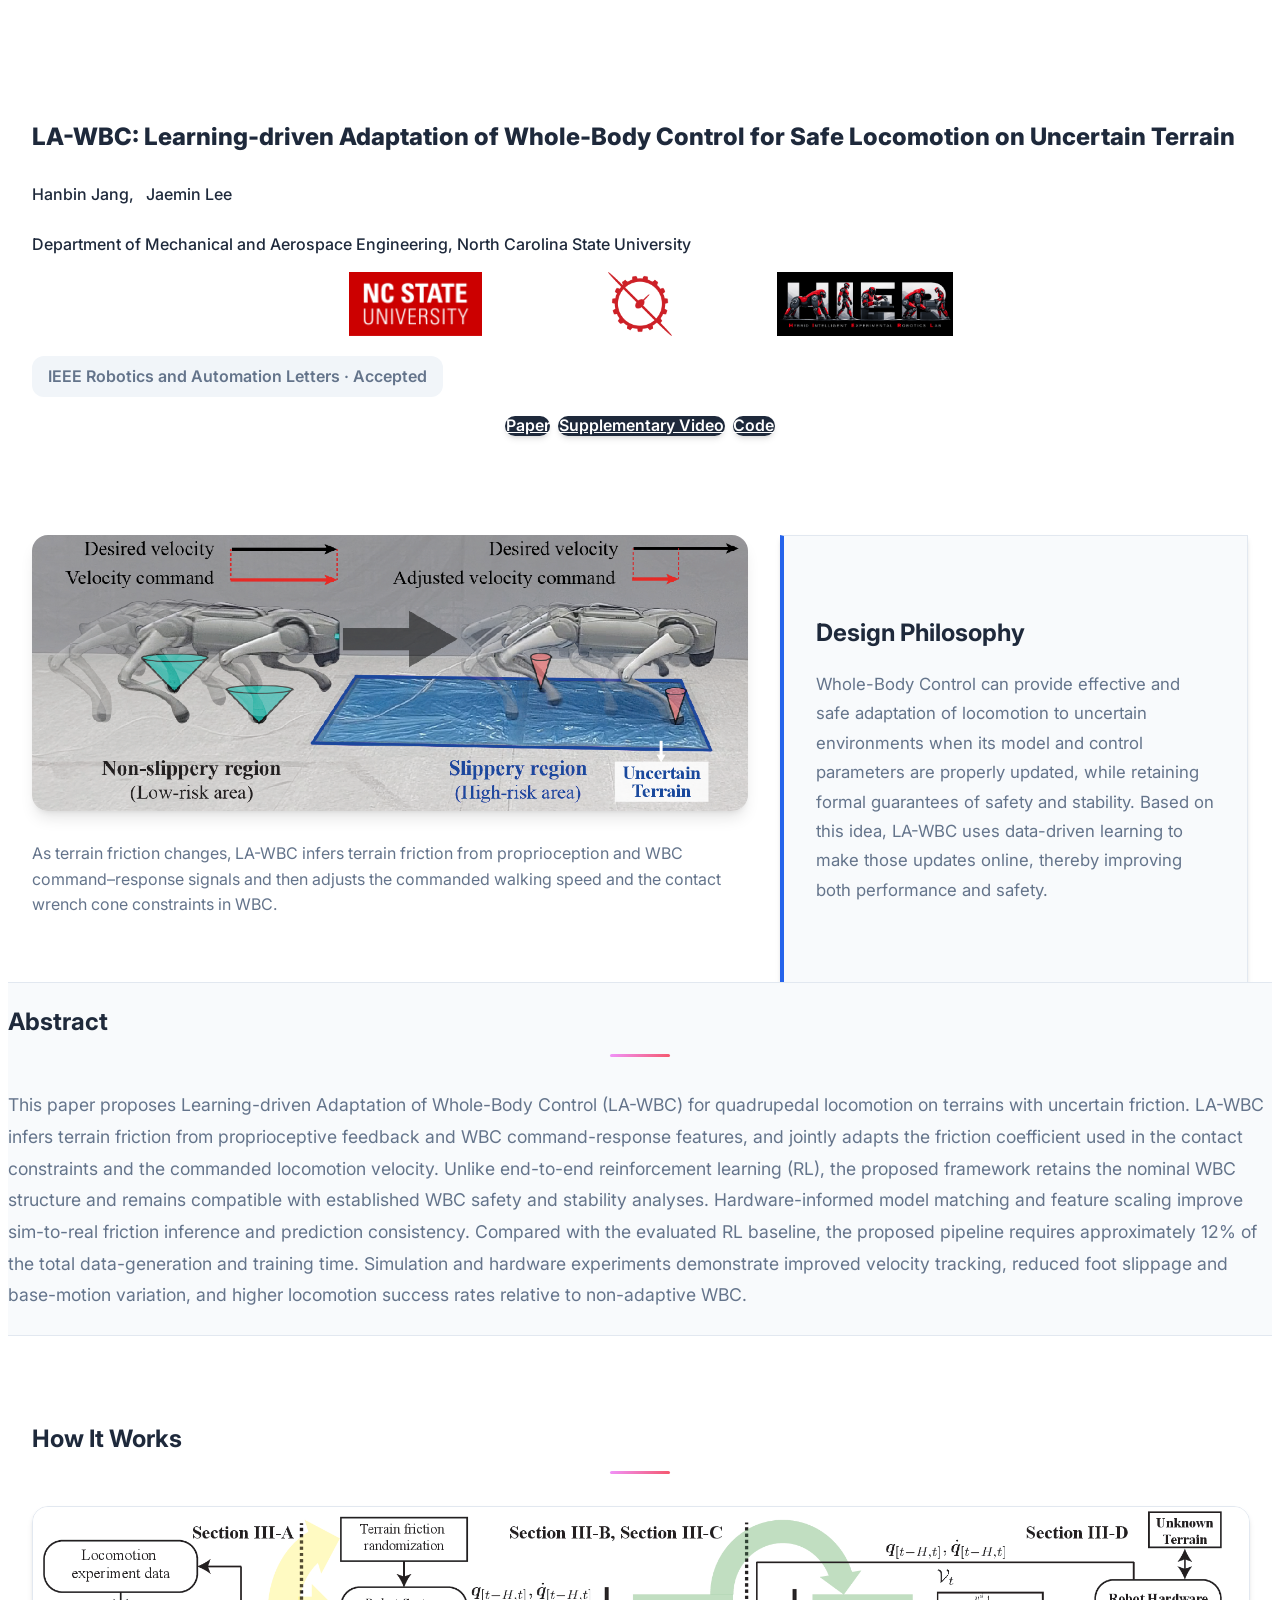
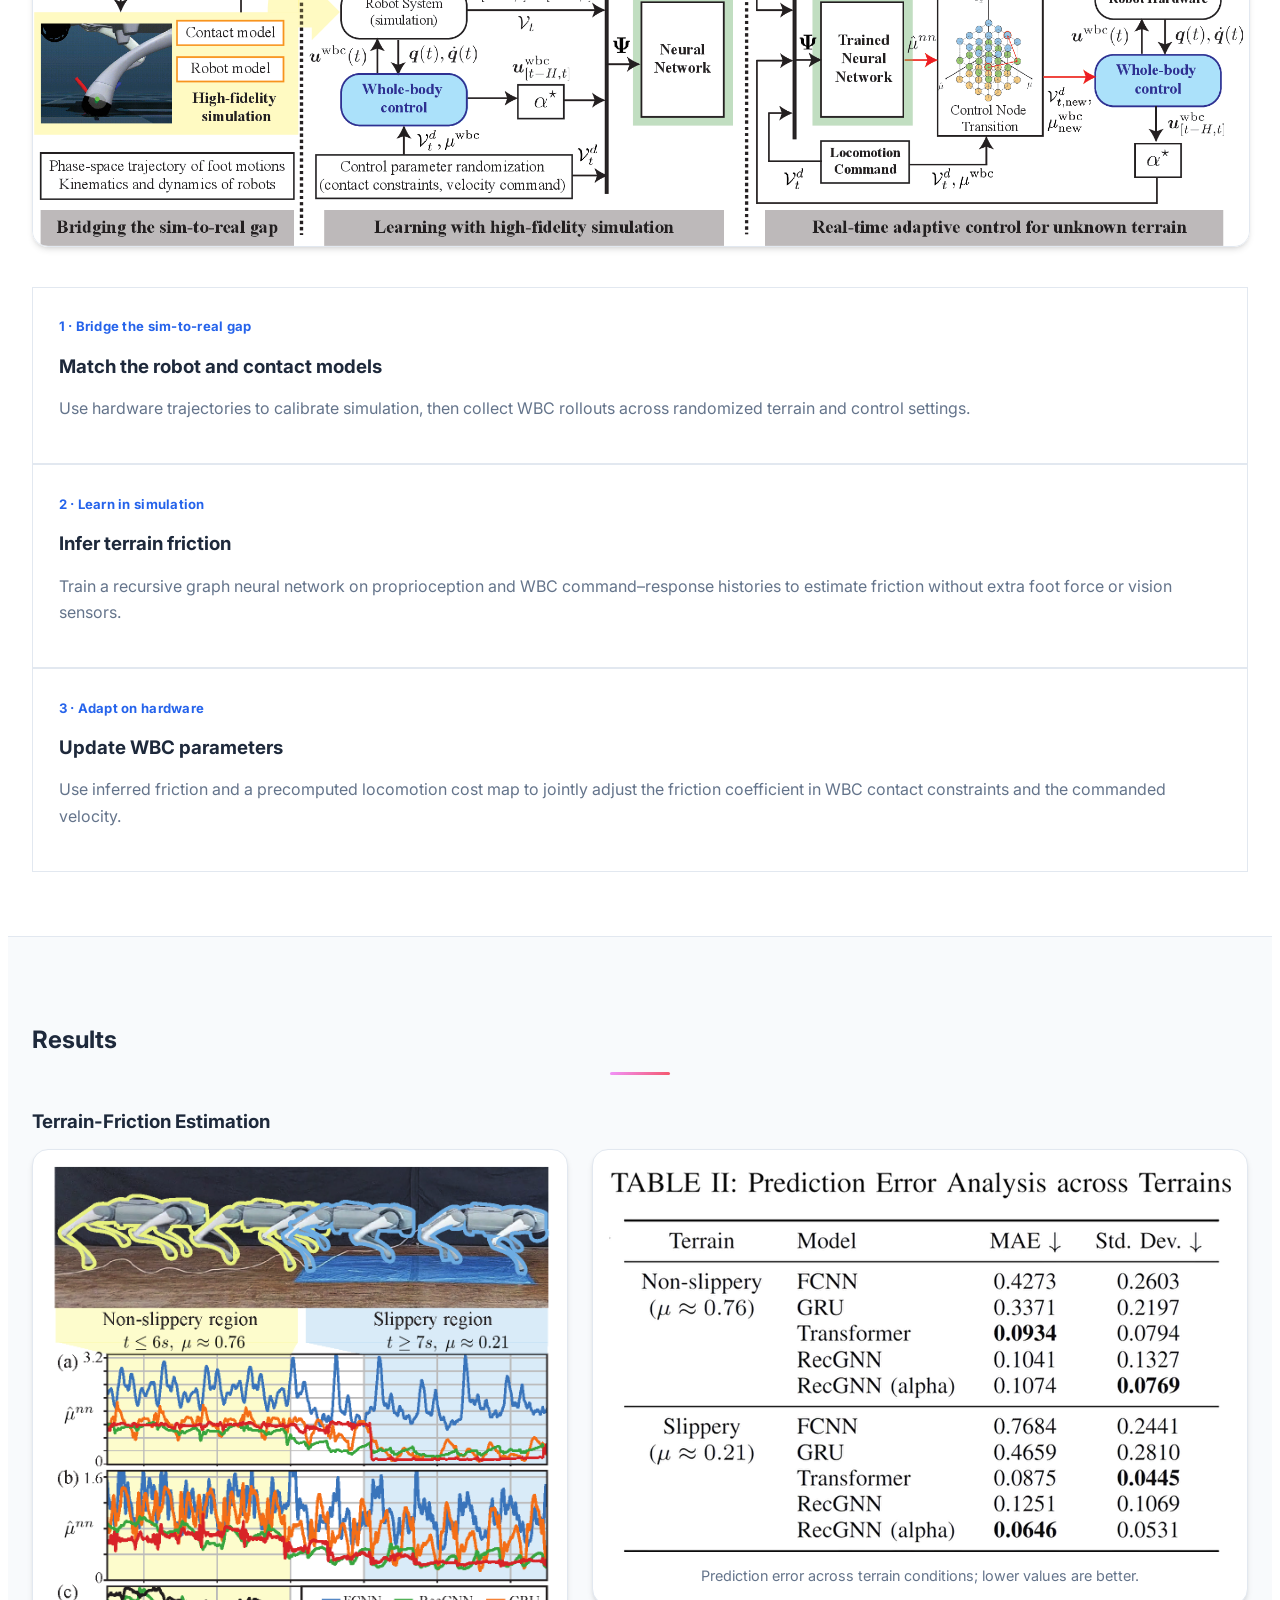
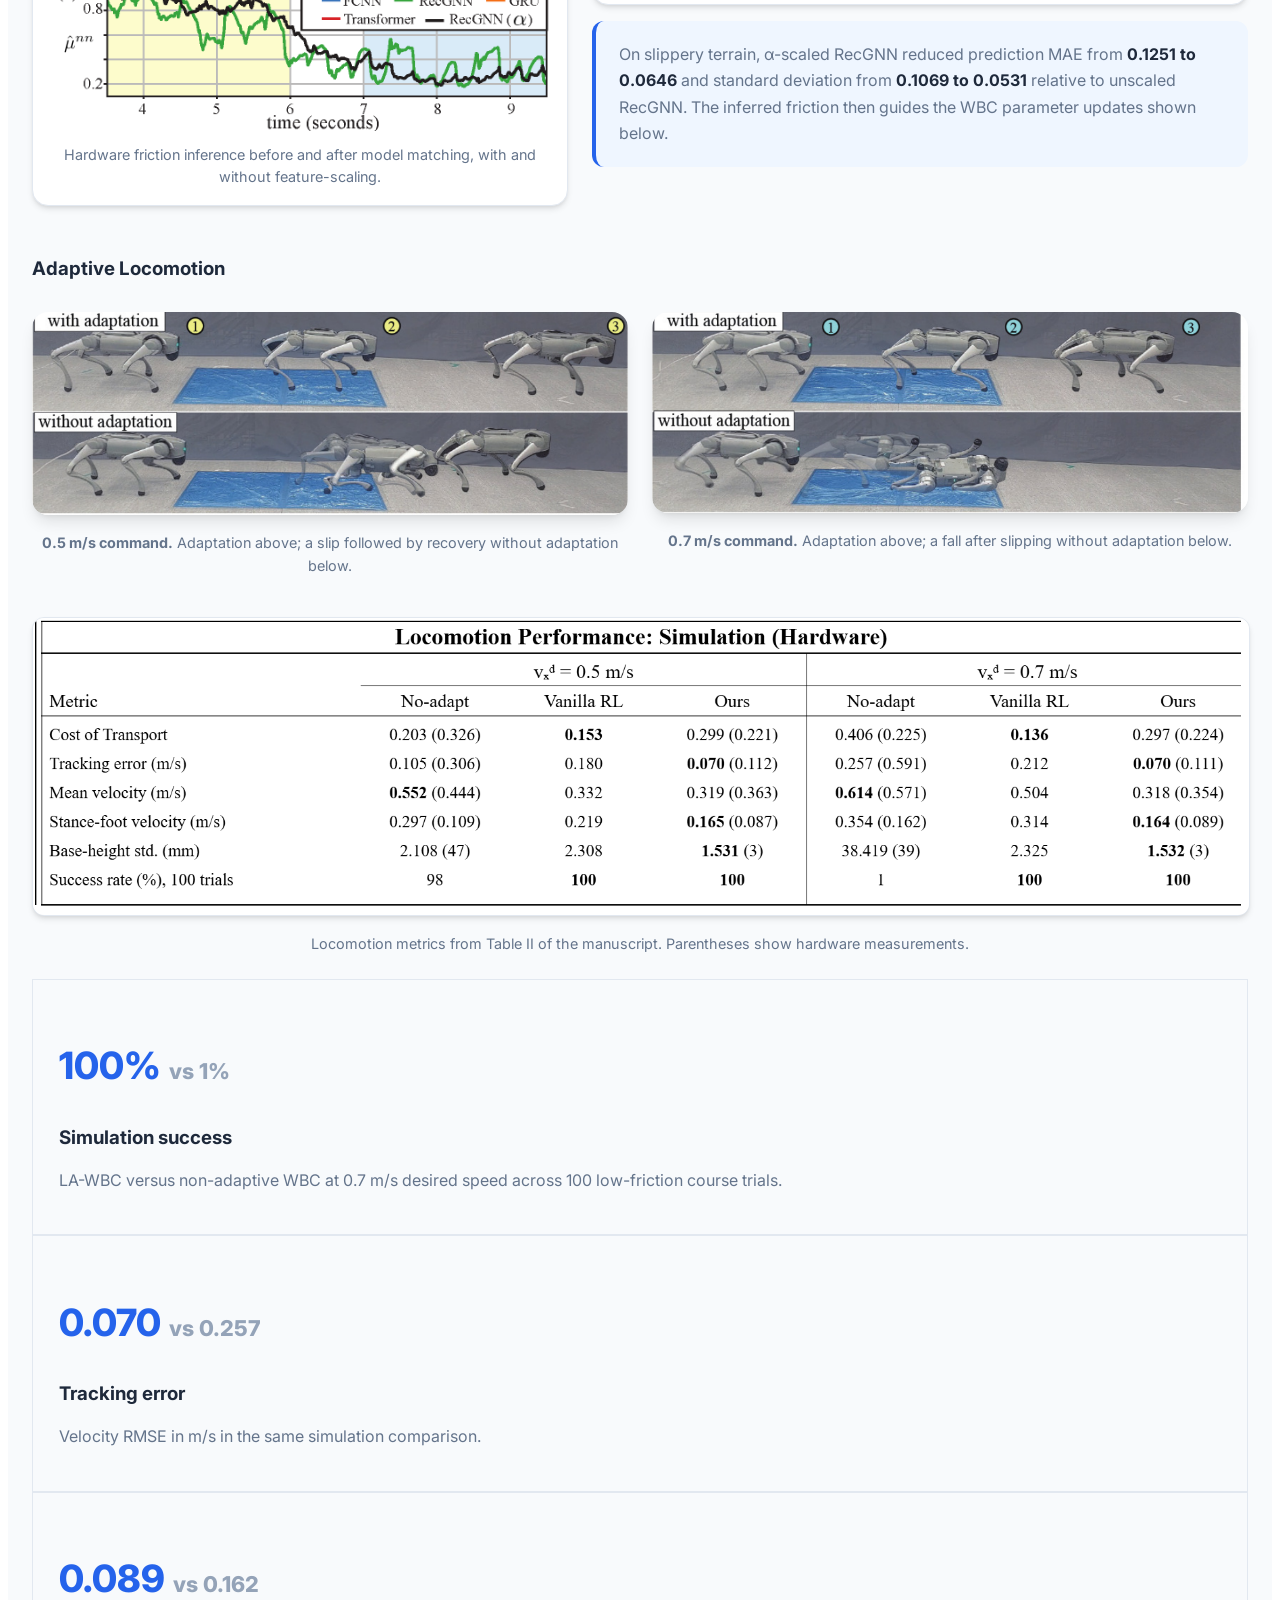
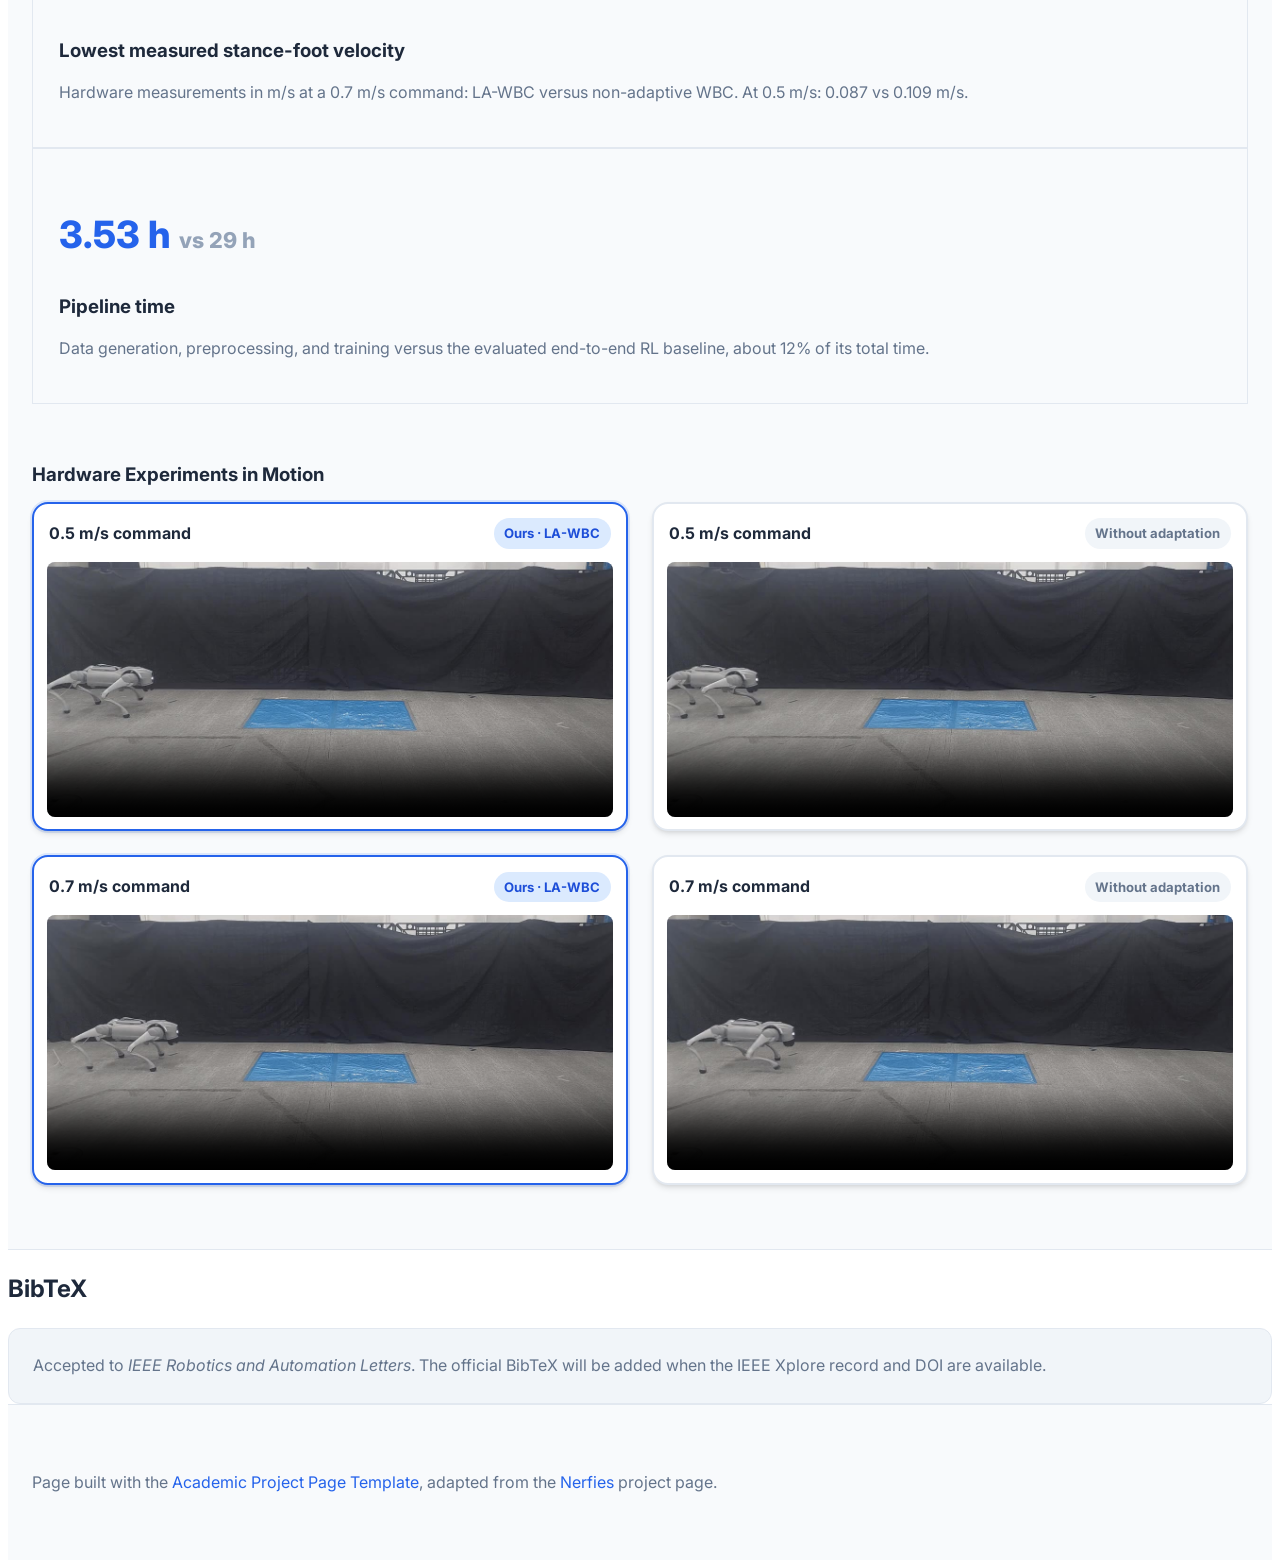
==== commit 288f2ebf: "Link code-base repo" ====
--- a/index.html
+++ b/index.html
@@ -62,7 +62,7 @@
                   </a>
                 </span>
                 <span class="link-block">
-                  <a href="code.html" class="external-link button is-normal is-rounded is-dark">
+                  <a href="https://github.com/Hier-Lab/LA-WBC" target="_blank" rel="noopener noreferrer" class="external-link button is-normal is-rounded is-dark">
                     <span class="icon"><i class="fab fa-github"></i></span><span>Code</span>
                   </a>
                 </span>
